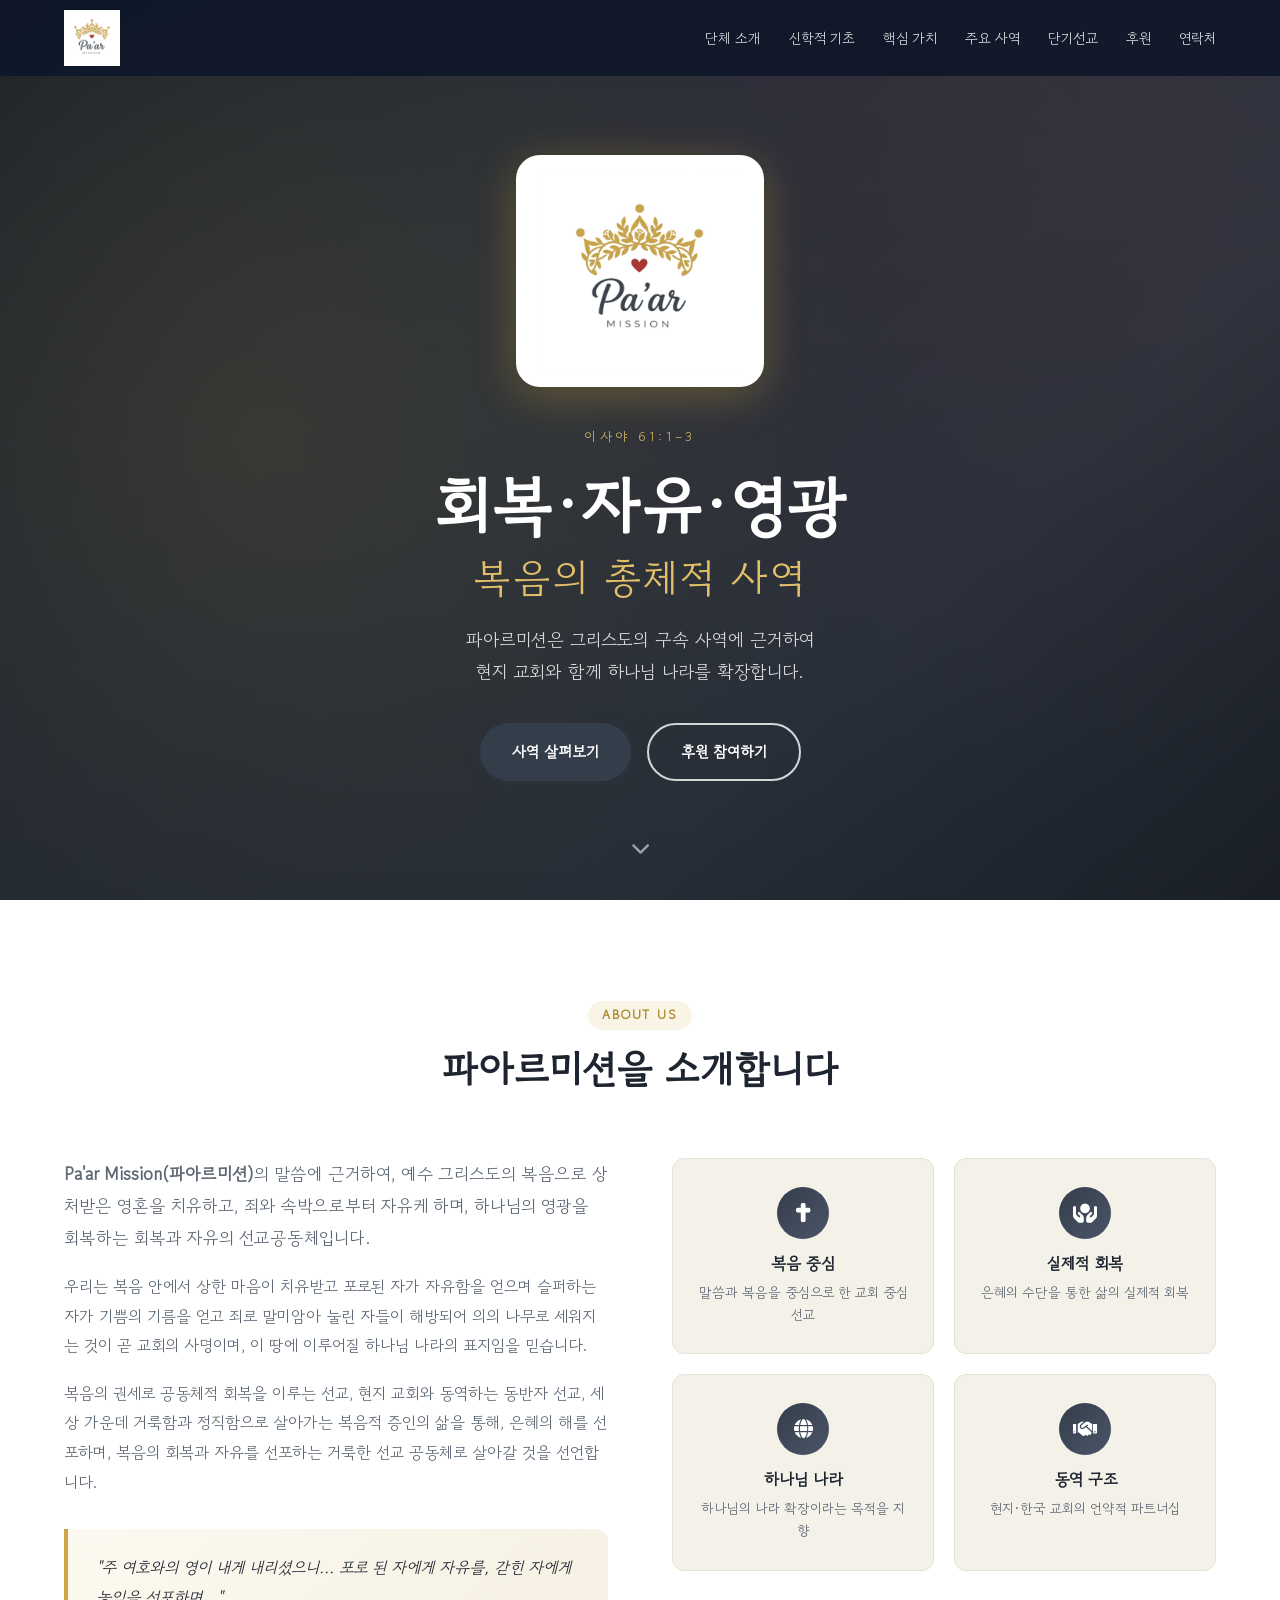
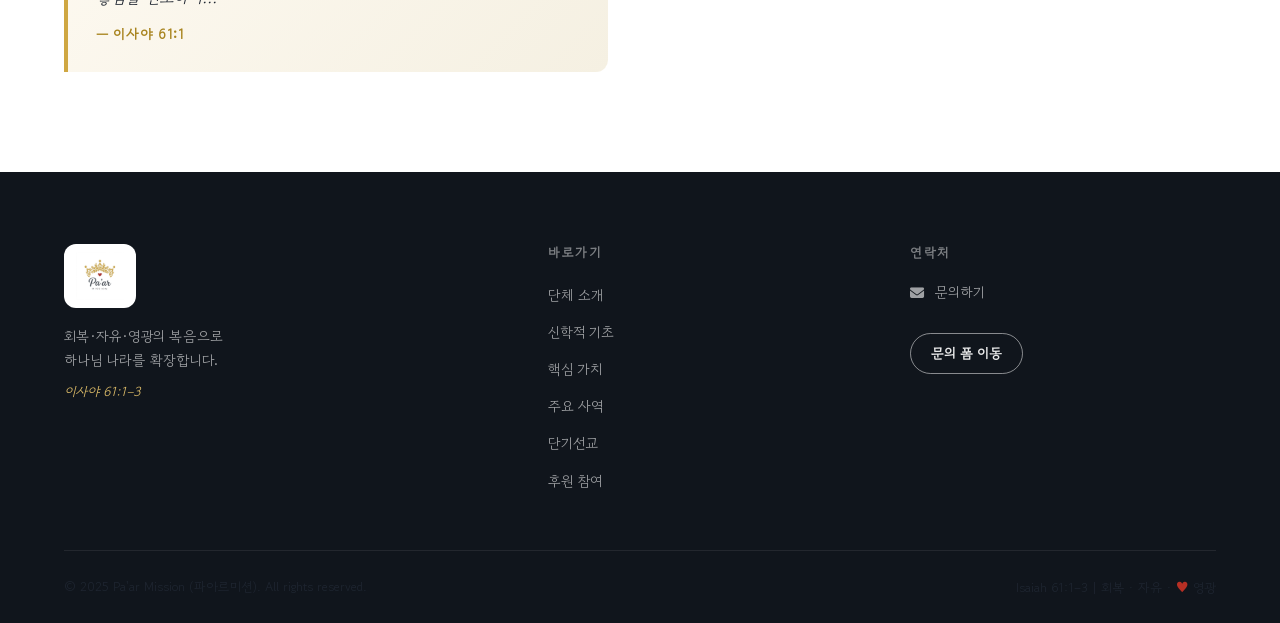
==== index.html @ 38ef7734 "Add files via upload" ====
<!DOCTYPE html>
<html lang="ko">
<head>
  <meta charset="UTF-8" />
  <meta name="viewport" content="width=device-width, initial-scale=1.0" />
  <title>Pa'ar Mission | 파아르미션</title>
  <meta name="description" content="파아르미션은 이사야 61:1-3에 근거하여 회복·자유·영광의 복음을 땅 끝까지 전하는 선교 단체입니다." />
  <meta name="naver-site-verification" content="e5d4962c1d15bbba4c31b5d806d3264cde7ea6f9" />
  <link rel="canonical" href="https://paarmission.org/" />
  <!-- Open Graph -->
  <meta property="og:type" content="website" />
  <meta property="og:url" content="https://paarmission.org/" />
  <meta property="og:title" content="Pa'ar Mission | 파아르미션" />
  <meta property="og:description" content="파아르미션은 이사야 61:1-3에 근거하여 회복·자유·영광의 복음을 땅 끝까지 전하는 선교 단체입니다." />
  <meta property="og:locale" content="ko_KR" />
  <!-- Twitter Card -->
  <meta name="twitter:card" content="summary" />
  <meta name="twitter:title" content="Pa'ar Mission | 파아르미션" />
  <meta name="twitter:description" content="파아르미션은 이사야 61:1-3에 근거하여 회복·자유·영광의 복음을 땅 끝까지 전하는 선교 단체입니다." />
  <!-- JSON-LD 구조화 데이터 -->
  <script type="application/ld+json">
  {
    "@context": "https://schema.org",
    "@type": "Organization",
    "name": "Pa'ar Mission",
    "alternateName": "파아르미션",
    "url": "https://paarmission.org",
    "description": "파아르미션은 이사야 61:1-3에 근거하여 회복·자유·영광의 복음을 땅 끝까지 전하는 선교 단체입니다.",
    "sameAs": ["https://paarmission.org"],
    "inLanguage": "ko"
  }
  </script>
  <link href="https://fonts.googleapis.com/css2?family=Gowun+Dodum&family=Playfair+Display:wght@400;500;600;700&display=swap" rel="stylesheet" />
  <link href="https://fonts.googleapis.com/css2?family=Dancing+Script:wght@700&display=swap" rel="stylesheet" />
  <link rel="stylesheet" href="https://cdn.jsdelivr.net/npm/@fortawesome/fontawesome-free@6.4.0/css/all.min.css" />
  <link rel="stylesheet" href="https://cdn.jsdelivr.net/npm/aos@2.3.4/dist/aos.css" />
  <link rel="stylesheet" href="css/style.css" />
</head>
<body>

  <!-- ============ NAVIGATION ============ -->
  <header id="navbar" class="navbar">
    <div class="container nav-inner">
      <a href="index.html" aria-label="Pa'ar Mission 홈으로">
        <img src="images/logo.png" alt="Pa'ar Mission 로고" class="logo-img" />
      </a>
      <button class="hamburger" id="hamburger" aria-label="메뉴 열기">
        <span></span><span></span><span></span>
      </button>
      <nav class="nav-menu" id="navMenu">
        <ul>
          <li><a href="index.html" class="active">단체 소개</a></li>
          <li><a href="foundation.html">신학적 기초</a></li>
          <li><a href="values.html">핵심 가치</a></li>
          <li><a href="projects.html">주요 사역</a></li>
          <li><a href="mission.html">단기선교</a></li>
          <li><a href="support.html">후원</a></li>
          <li><a href="contact.html">연락처</a></li>
        </ul>
      </nav>
    </div>
  </header>

  <!-- ============ HERO ============ -->
  <section id="hero" class="hero">
    <div class="hero-bg"></div>
    <div class="hero-overlay"></div>
    <div class="container hero-content" data-aos="fade-up" data-aos-duration="1200">
      <div class="hero-logo-wrap">
        <img src="images/logo.png" alt="Pa'ar Mission 로고" class="hero-logo" />
      </div>
      <p class="hero-verse">이사야 61:1–3</p>
      <h1 class="hero-title">
        회복·자유·영광<br />
        <span>복음의 총체적 사역</span>
      </h1>
      <p class="hero-subtitle">
        파아르미션은 그리스도의 구속 사역에 근거하여<br class="br-md" />
        현지 교회와 함께 하나님 나라를 확장합니다.
      </p>
      <div class="hero-cta">
        <a href="projects.html" class="btn btn-primary">사역 살펴보기</a>
        <a href="support.html" class="btn btn-outline">후원 참여하기</a>
      </div>
    </div>
    <a href="#about" class="hero-scroll-hint">
      <i class="fa-solid fa-chevron-down"></i>
    </a>
  </section>

  <!-- ============ ABOUT ============ -->
  <section id="about" class="section about">
    <div class="container">
      <div class="section-header" data-aos="fade-up">
        <span class="section-tag">About Us</span>
        <h2 class="section-title">파아르미션을 소개합니다</h2>
      </div>
      <div class="about-grid">
        <div class="about-text" data-aos="fade-right">
          <p class="about-lead">
            <strong>Pa'ar Mission(파아르미션)</strong>의 말씀에 근거하여, 예수 그리스도의 복음으로 상처받은 영혼을 치유하고, 죄와 속박으로부터 자유케 하며, 하나님의 영광을 회복하는 회복과 자유의 선교공동체입니다.
          </p>
          <p>
            우리는 복음 안에서
            상한 마음이 치유받고
            포로된 자가 자유함을 얻으며
            슬퍼하는 자가 기쁨의 기름을 얻고
            죄로 말미암아 눌린 자들이 해방되어
            의의 나무로 세워지는 것이
            곧 교회의 사명이며,
            이 땅에 이루어질 하나님 나라의 표지임을 믿습니다.
          </p>
          <p>
            복음의 권세로 공동체적 회복을 이루는 선교, 현지 교회와 동역하는 동반자 선교, 세상 가운데 거룩함과 정직함으로 살아가는 복음적 증인의 삶을 통해, 은혜의 해를 선포하며, 복음의 회복과 자유를 선포하는 거룩한 선교 공동체로 살아갈 것을 선언합니다.
          </p>
          <div class="about-verse">
            <blockquote>
              "주 여호와의 영이 내게 내리셨으니... 포로 된 자에게 자유를,
              갇힌 자에게 놓임을 선포하며..."
              <cite>— 이사야 61:1</cite>
            </blockquote>
          </div>
        </div>
        <div class="about-cards" data-aos="fade-left">
          <div class="about-card">
            <div class="about-card-icon"><i class="fa-solid fa-cross"></i></div>
            <h3>복음 중심</h3>
            <p>말씀과 복음을 중심으로 한 교회 중심 선교</p>
          </div>
          <div class="about-card">
            <div class="about-card-icon"><i class="fa-solid fa-hands-holding-circle"></i></div>
            <h3>실제적 회복</h3>
            <p>은혜의 수단을 통한 삶의 실제적 회복</p>
          </div>
          <div class="about-card">
            <div class="about-card-icon"><i class="fa-solid fa-globe"></i></div>
            <h3>하나님 나라</h3>
            <p>하나님의 나라 확장이라는 목적을 지향</p>
          </div>
          <div class="about-card">
            <div class="about-card-icon"><i class="fa-solid fa-handshake"></i></div>
            <h3>동역 구조</h3>
            <p>현지·한국 교회의 언약적 파트너십</p>
          </div>
        </div>
      </div>

    </div>
  </section>

  <!-- ============ FOOTER ============ -->
  <footer class="footer">
    <div class="container">
      <div class="footer-inner">
        <div class="footer-brand">
          <a href="index.html" aria-label="Pa'ar Mission 홈으로">
            <img src="images/logo.png" alt="Pa'ar Mission 로고" class="footer-logo-img" />
          </a>
          <p>회복·자유·영광의 복음으로<br />하나님 나라를 확장합니다.</p>
          <p class="footer-verse">이사야 61:1–3</p>
        </div>
        <div class="footer-links">
          <h4>바로가기</h4>
          <ul>
            <li><a href="index.html">단체 소개</a></li>
            <li><a href="foundation.html">신학적 기초</a></li>
            <li><a href="values.html">핵심 가치</a></li>
            <li><a href="projects.html">주요 사역</a></li>
            <li><a href="mission.html">단기선교</a></li>
            <li><a href="support.html">후원 참여</a></li>
          </ul>
        </div>
        <div class="footer-contact">
          <h4>연락처</h4>
          <p><i class="fa-solid fa-envelope"></i> 문의하기</p>
          <a href="contact.html" class="btn btn-outline-light-sm">문의 폼 이동</a>
        </div>
      </div>
      <div class="footer-bottom">
        <p>© 2025 Pa'ar Mission (파아르미션). All rights reserved.</p>
        <p>Isaiah 61:1–3 | 회복 · 자유 · <span class="footer-heart">♥</span> 영광</p>
      </div>
    </div>
  </footer>

  <button class="scroll-top" id="scrollTop" aria-label="맨 위로">
    <i class="fa-solid fa-chevron-up"></i>
  </button>

  <script src="https://cdn.jsdelivr.net/npm/aos@2.3.4/dist/aos.js"></script>
  <script src="js/main.js"></script>
</body>
</html>
---- css/style.css ----
/* ============================================================
   Pa'ar Mission — Main Stylesheet  (로고 컬러 기반 리뉴얼)
   Crown Gold #CFA742 | Charcoal #343D4A | Red Heart #B62F24
   ============================================================ */

/* ---------- CSS Variables ---------- */
:root {
  /* 로고 기반 컬러 팔레트 */
  --color-primary: #343D4A;        /* charcoal – Pa'ar 스크립트 색 */
  --color-primary-light: #4A5568;
  --color-primary-dark: #1E2530;
  --color-accent: #CFA742;         /* crown gold */
  --color-accent-light: #E2C06A;
  --color-accent-dark: #A8841F;
  --color-heart: #B62F24;          /* 하트 레드 */
  --color-heart-light: #D94438;
  --color-mission: #5E6875;        /* MISSION 텍스트 회색 */

  --color-bg: #FAFAF8;
  --color-bg-alt: #F3F1E8;
  --color-text: #1E2530;
  --color-text-muted: #5E6875;
  --color-white: #FFFFFF;
  --color-border: #E4E1D6;

  --font-serif: 'Gowun Dodum', 'Playfair Display', Georgia, serif;
  --font-sans: 'Gowun Dodum', sans-serif;

  --shadow-sm: 0 1px 3px rgba(0,0,0,.08), 0 1px 2px rgba(0,0,0,.06);
  --shadow-md: 0 4px 16px rgba(0,0,0,.10);
  --shadow-lg: 0 8px 32px rgba(0,0,0,.14);
  --shadow-gold: 0 4px 20px rgba(207,167,66,.3);

  --radius-sm: 6px;
  --radius-md: 12px;
  --radius-lg: 20px;
  --radius-xl: 32px;

  --transition: .3s ease;
  --nav-height: 76px;
}

/* ---------- Reset & Base ---------- */
*, *::before, *::after { box-sizing: border-box; margin: 0; padding: 0; }
html { scroll-behavior: smooth; font-size: 16px; }
body {
  font-family: var(--font-sans);
  color: var(--color-text);
  background: var(--color-bg);
  line-height: 1.7;
  overflow-x: hidden;
}
img { max-width: 100%; height: auto; display: block; }
a { color: inherit; text-decoration: none; }
ul { list-style: none; }
button { cursor: pointer; border: none; background: none; font-family: inherit; }

/* ---------- Typography ---------- */
h1, h2, h3, h4 { font-family: var(--font-serif); line-height: 1.3; }
h1 { font-size: clamp(2rem, 5vw, 3.5rem); }
h2 { font-size: clamp(1.6rem, 3.5vw, 2.4rem); }
h3 { font-size: clamp(1.15rem, 2.5vw, 1.5rem); }
p  { color: var(--color-text); }

/* ---------- Layout ---------- */
.container {
  max-width: 1200px;
  margin: 0 auto;
  padding: 0 24px;
}
.section { padding: 100px 0; }
.section-header {
  text-align: center;
  margin-bottom: 64px;
}
.section-tag {
  display: inline-block;
  font-size: .78rem;
  font-weight: 700;
  letter-spacing: .15em;
  text-transform: uppercase;
  color: var(--color-accent-dark);
  background: rgba(207,167,66,.13);
  padding: 4px 14px;
  border-radius: 100px;
  margin-bottom: 14px;
}
.section-title { color: var(--color-primary-dark); margin-bottom: 16px; }
.section-desc  { color: var(--color-text-muted); font-size: 1.05rem; max-width: 560px; margin: 0 auto; }

/* ---------- Buttons ---------- */
.btn {
  display: inline-flex;
  align-items: center;
  gap: 8px;
  padding: 14px 32px;
  border-radius: 100px;
  font-size: .95rem;
  font-weight: 600;
  transition: all var(--transition);
  white-space: nowrap;
}
.btn-primary {
  background: var(--color-primary);
  color: #fff;
  box-shadow: 0 4px 14px rgba(52,61,74,.3);
}
.btn-primary:hover {
  background: var(--color-primary-light);
  transform: translateY(-2px);
  box-shadow: 0 6px 20px rgba(52,61,74,.4);
}
.btn-accent {
  background: var(--color-accent);
  color: #fff;
  box-shadow: var(--shadow-gold);
}
.btn-accent:hover {
  background: var(--color-accent-dark);
  transform: translateY(-2px);
  box-shadow: 0 6px 24px rgba(207,167,66,.5);
}
.btn-outline {
  border: 2px solid rgba(255,255,255,.8);
  color: #fff;
}
.btn-outline:hover {
  background: rgba(255,255,255,.15);
  transform: translateY(-2px);
}
.btn-outline-dark {
  border: 2px solid var(--color-primary);
  color: var(--color-primary);
  padding: 12px 28px;
  border-radius: 100px;
  font-weight: 600;
  transition: all var(--transition);
  display: inline-flex;
  align-items: center;
}
.btn-outline-dark:hover {
  background: var(--color-primary);
  color: #fff;
  transform: translateY(-2px);
}
.btn-primary-sm {
  display: inline-flex;
  align-items: center;
  padding: 10px 22px;
  border-radius: 100px;
  background: var(--color-primary);
  color: #fff;
  font-size: .88rem;
  font-weight: 600;
  transition: all var(--transition);
}
.btn-primary-sm:hover { background: var(--color-primary-light); transform: translateY(-2px); }
.btn-white-sm {
  display: inline-flex;
  align-items: center;
  padding: 10px 22px;
  border-radius: 100px;
  background: #fff;
  color: var(--color-primary);
  font-size: .88rem;
  font-weight: 700;
  transition: all var(--transition);
}
.btn-white-sm:hover { background: var(--color-accent); color: #fff; transform: translateY(-2px); }
.btn-outline-light-sm {
  display: inline-flex;
  align-items: center;
  padding: 8px 20px;
  border-radius: 100px;
  border: 1.5px solid rgba(255,255,255,.5);
  color: rgba(255,255,255,.9);
  font-size: .85rem;
  font-weight: 600;
  transition: all var(--transition);
  margin-top: 12px;
}
.btn-outline-light-sm:hover { background: rgba(255,255,255,.15); }
.btn-full { width: 100%; justify-content: center; }

/* ============================================================
   NAVBAR
   ============================================================ */
.navbar {
  position: fixed;
  top: 0; left: 0; right: 0;
  height: var(--nav-height);
  z-index: 1000;
  background: rgba(15, 23, 42, 0.92);
  backdrop-filter: blur(12px);
  transition: background var(--transition), box-shadow var(--transition);
}
.navbar.scrolled {
  background: rgba(15, 23, 42, 0.97);
  backdrop-filter: blur(12px);
  box-shadow: 0 1px 0 rgba(255,255,255,.08), var(--shadow-sm);
}
.nav-inner {
  display: flex;
  align-items: center;
  justify-content: space-between;
  height: var(--nav-height);
}

/* ── 로고 이미지 ── */
.logo-img {
  height: 56px;
  width: auto;
  object-fit: contain;
  transition: opacity var(--transition);
  display: block;
}
.logo-img:hover { opacity: .82; }

/* fallback text logo */
.logo {
  display: flex;
  align-items: baseline;
  gap: 4px;
  font-family: var(--font-serif);
}
.logo-en {
  font-size: 1.55rem;
  font-weight: 700;
  color: var(--color-accent);
}
.logo-kr {
  font-size: 1rem;
  font-weight: 500;
  color: var(--color-mission);
}

.nav-menu ul {
  display: flex;
  gap: 28px;
  align-items: center;
}
.nav-menu a {
  font-size: .88rem;
  font-weight: 500;
  color: rgba(255,255,255,.85);
  transition: color var(--transition);
  position: relative;
  white-space: nowrap;
}
.navbar:not(.scrolled) .nav-menu a { color: rgba(255,255,255,.85); }
.nav-menu a::after {
  content: '';
  position: absolute;
  bottom: -3px; left: 0; right: 0;
  height: 2px;
  background: var(--color-accent);
  transform: scaleX(0);
  transition: transform var(--transition);
  border-radius: 2px;
}
.nav-menu a:hover::after, .nav-menu a.active::after { transform: scaleX(1); }
.nav-menu a:hover { color: var(--color-accent-light); }
.navbar:not(.scrolled) .nav-menu a:hover { color: var(--color-accent-light); }

.hamburger {
  display: none;
  flex-direction: column;
  gap: 5px;
  padding: 8px;
}
.hamburger span {
  display: block;
  width: 24px; height: 2px;
  background: #fff;
  border-radius: 2px;
  transition: all var(--transition);
}
.navbar:not(.scrolled) .hamburger span { background: #fff; }

/* ============================================================
   HERO
   ============================================================ */
.hero {
  position: relative;
  min-height: 100vh;
  display: flex;
  align-items: center;
  justify-content: center;
  overflow: hidden;
}
.hero-bg {
  position: absolute; inset: 0;
  background: linear-gradient(135deg, #1A1F27 0%, #2C3440 40%, #343D4A 70%, #1A1F27 100%);
}
.hero-bg::after {
  content: '';
  position: absolute; inset: 0;
  background-image:
    radial-gradient(circle at 20% 50%, rgba(207,167,66,.2) 0%, transparent 55%),
    radial-gradient(circle at 80% 20%, rgba(182,47,36,.1) 0%, transparent 50%);
}
.hero-overlay {
  position: absolute; inset: 0;
  background: linear-gradient(to bottom, rgba(26,31,39,.2) 0%, rgba(26,31,39,.55) 100%);
}
.hero-content {
  position: relative;
  z-index: 2;
  text-align: center;
  color: #fff;
  padding: calc(var(--nav-height) + 40px) 24px 80px;
}
.hero-logo-wrap {
  margin-bottom: 32px;
  background: #fff;
  border-radius: 24px;
  display: inline-block;
  padding: 16px 24px;
  box-shadow: 0 8px 40px rgba(207,167,66,.35), 0 2px 12px rgba(0,0,0,.18);
}
.hero-logo {
  height: 200px;
  width: auto;
  margin: 0 auto;
  display: block;
  object-fit: contain;
  animation: heroLogoFloat 4s ease-in-out infinite;
}
@keyframes heroLogoFloat {
  0%, 100% { transform: translateY(0); }
  50%       { transform: translateY(-8px); }
}
.hero-verse {
  font-size: .83rem;
  letter-spacing: .25em;
  text-transform: uppercase;
  color: var(--color-accent-light);
  margin-bottom: 18px;
  opacity: .9;
}
.hero-title {
  font-family: var(--font-serif);
  font-size: clamp(2.2rem, 5.5vw, 4rem);
  font-weight: 700;
  color: #fff;
  line-height: 1.2;
  margin-bottom: 10px;
}
.hero-title span {
  color: var(--color-accent-light);
  font-size: .62em;
  display: block;
  font-weight: 400;
  letter-spacing: .05em;
  margin-top: 10px;
}
.hero-subtitle {
  font-size: clamp(.9rem, 2vw, 1.12rem);
  color: rgba(255,255,255,.82);
  margin: 22px auto;
  max-width: 520px;
  line-height: 1.8;
}
.hero-cta {
  display: flex;
  gap: 16px;
  justify-content: center;
  flex-wrap: wrap;
  margin-top: 36px;
}
.hero-scroll-hint {
  position: absolute;
  bottom: 36px; left: 50%;
  transform: translateX(-50%);
  color: rgba(255,255,255,.55);
  font-size: 1.2rem;
  animation: bounce 2s infinite;
  z-index: 2;
}
@keyframes bounce {
  0%, 100% { transform: translateX(-50%) translateY(0); }
  50%       { transform: translateX(-50%) translateY(8px); }
}

/* ============================================================
   ABOUT
   ============================================================ */
.about { background: var(--color-white); }
.about-grid {
  display: grid;
  grid-template-columns: 1fr 1fr;
  gap: 64px;
  align-items: start;
}
.about-lead {
  font-size: 1.08rem;
  font-family: var(--font-serif);
  line-height: 1.85;
  color: var(--color-primary-dark);
  margin-bottom: 20px;
}
.about-text p { color: var(--color-text-muted); margin-bottom: 18px; line-height: 1.85; }
.about-verse {
  margin-top: 32px;
  padding: 24px 28px;
  border-left: 4px solid var(--color-accent);
  background: linear-gradient(135deg, #fdf9f0, #f5f0e2);
  border-radius: 0 var(--radius-md) var(--radius-md) 0;
}
.about-verse blockquote {
  font-family: var(--font-serif);
  font-size: 1rem;
  color: var(--color-primary-dark);
  line-height: 1.85;
  font-style: italic;
}
.about-verse cite {
  display: block;
  margin-top: 10px;
  font-size: .85rem;
  font-weight: 700;
  color: var(--color-accent-dark);
  font-style: normal;
  letter-spacing: .05em;
}
.about-cards {
  display: grid;
  grid-template-columns: 1fr 1fr;
  gap: 20px;
}
.about-card {
  background: var(--color-bg-alt);
  border-radius: var(--radius-md);
  padding: 28px 22px;
  text-align: center;
  border: 1px solid var(--color-border);
  transition: all var(--transition);
}
.about-card:hover {
  border-color: var(--color-accent);
  transform: translateY(-4px);
  box-shadow: var(--shadow-gold);
}
.about-card-icon {
  width: 52px; height: 52px;
  margin: 0 auto 14px;
  background: linear-gradient(135deg, var(--color-primary), var(--color-primary-light));
  border-radius: 50%;
  display: flex; align-items: center; justify-content: center;
  color: #fff;
  font-size: 1.2rem;
}
.about-card:hover .about-card-icon {
  background: linear-gradient(135deg, var(--color-accent-dark), var(--color-accent));
}
.about-card h3 { font-size: 1rem; font-weight: 700; color: var(--color-primary-dark); margin-bottom: 8px; }
.about-card p  { font-size: .85rem; color: var(--color-text-muted); line-height: 1.6; }

/* ============================================================
   FOUNDATION
   ============================================================ */
.foundation {
  background: linear-gradient(135deg, #1A1F27 0%, #2C3440 60%, #343D4A 100%);
  color: #fff;
  position: relative;
  overflow: hidden;
}
.foundation::before {
  content: '';
  position: absolute; inset: 0;
  background-image:
    radial-gradient(circle at 10% 80%, rgba(207,167,66,.18) 0%, transparent 50%),
    radial-gradient(circle at 90% 20%, rgba(182,47,36,.12) 0%, transparent 50%);
}
.foundation .container { position: relative; z-index: 1; }
.foundation .section-tag  { color: var(--color-accent-light); background: rgba(207,167,66,.18); }
.foundation .section-title { color: #fff; }
.foundation .section-desc  { color: rgba(255,255,255,.72); }

.foundation-pillars {
  display: grid;
  grid-template-columns: repeat(3, 1fr);
  gap: 32px;
  margin-bottom: 72px;
}
.pillar {
  background: rgba(255,255,255,.07);
  border: 1px solid rgba(255,255,255,.13);
  border-radius: var(--radius-lg);
  padding: 40px 28px;
  text-align: center;
  transition: all var(--transition);
  backdrop-filter: blur(4px);
}
.pillar:hover {
  background: rgba(207,167,66,.12);
  transform: translateY(-6px);
  border-color: var(--color-accent);
}
.pillar-number { font-size: .75rem; letter-spacing: .2em; color: var(--color-accent-light); margin-bottom: 16px; font-weight: 700; }
.pillar-icon   { font-size: 2rem; color: var(--color-accent-light); margin-bottom: 18px; }
.pillar h3     { font-size: 1.2rem; color: #fff; margin-bottom: 12px; }
.pillar p      { color: rgba(255,255,255,.72); font-size: .9rem; line-height: 1.7; }

.foundation-principles {
  background: rgba(255,255,255,.07);
  border: 1px solid rgba(255,255,255,.13);
  border-radius: var(--radius-lg);
  padding: 48px;
  backdrop-filter: blur(4px);
}
.foundation-principles h3 {
  font-size: 1.32rem; color: #fff;
  margin-bottom: 32px;
  padding-bottom: 16px;
  border-bottom: 1px solid rgba(255,255,255,.18);
}
.principles-list { display: flex; flex-direction: column; gap: 28px; }
.principle-item  { display: flex; gap: 20px; align-items: flex-start; }
.principle-num {
  flex-shrink: 0;
  width: 36px; height: 36px;
  background: var(--color-accent);
  border-radius: 50%;
  display: flex; align-items: center; justify-content: center;
  font-weight: 700; font-size: .9rem; color: #fff;
}
.principle-item strong { display: block; color: #fff; font-size: 1rem; margin-bottom: 6px; }
.principle-item p      { color: rgba(255,255,255,.68); font-size: .88rem; line-height: 1.65; }

/* ============================================================
   PROJECTS
   ============================================================ */
.projects { background: var(--color-bg-alt); }

.project-tabs {
  display: flex;
  gap: 8px;
  flex-wrap: wrap;
  justify-content: center;
  margin-bottom: 48px;
}
.tab-btn {
  padding: 10px 22px;
  border-radius: 100px;
  font-size: .88rem;
  font-weight: 600;
  color: var(--color-text-muted);
  background: var(--color-white);
  border: 1.5px solid var(--color-border);
  transition: all var(--transition);
}
.tab-btn:hover { border-color: var(--color-accent); color: var(--color-accent-dark); }
.tab-btn.active {
  background: var(--color-primary);
  color: #fff;
  border-color: var(--color-primary);
  box-shadow: 0 4px 14px rgba(52,61,74,.28);
}

.tab-contents { position: relative; }
.tab-content { display: none; animation: fadeInTab .4s ease; }
.tab-content.active { display: block; }
@keyframes fadeInTab {
  from { opacity: 0; transform: translateY(12px); }
  to   { opacity: 1; transform: translateY(0); }
}

.project-detail {
  display: grid;
  grid-template-columns: 1fr 360px;
  gap: 48px;
  align-items: center;
  background: var(--color-white);
  border-radius: var(--radius-xl);
  padding: 56px;
  box-shadow: var(--shadow-md);
  border: 1px solid var(--color-border);
}
.project-tag {
  display: inline-block;
  font-size: .75rem; font-weight: 700;
  letter-spacing: .12em; text-transform: uppercase;
  color: var(--color-accent-dark);
  background: rgba(207,167,66,.12);
  padding: 3px 12px;
  border-radius: 100px;
  margin-bottom: 12px;
}
.project-info h3     { font-size: clamp(1.3rem, 2.5vw, 1.7rem); color: var(--color-primary-dark); margin-bottom: 8px; }
.project-subtitle    { color: var(--color-text-muted); font-size: .95rem; margin-bottom: 32px; }
.project-section     { margin-bottom: 24px; }
.project-section h4  {
  font-size: .88rem; font-weight: 700; color: var(--color-primary);
  margin-bottom: 10px;
  display: flex; align-items: center; gap: 8px;
  font-family: var(--font-sans);
}
.project-section p   { color: var(--color-text-muted); font-size: .9rem; line-height: 1.7; }
.project-section ul  { display: flex; flex-direction: column; gap: 6px; }
.project-section ul li {
  color: var(--color-text-muted); font-size: .88rem;
  padding-left: 16px; position: relative;
}
.project-section ul li::before { content: '•'; position: absolute; left: 0; color: var(--color-accent); font-weight: 700; }

.project-visual { display: flex; flex-direction: column; align-items: center; gap: 28px; }
.project-icon-big {
  width: 160px; height: 160px;
  background: linear-gradient(135deg, var(--color-primary-dark), var(--color-primary-light));
  border-radius: 50%;
  display: flex; align-items: center; justify-content: center;
  font-size: 4rem; color: #fff;
  box-shadow: 0 12px 32px rgba(52,61,74,.3);
}
.project-keywords { display: flex; flex-wrap: wrap; gap: 8px; justify-content: center; }
.keyword {
  padding: 6px 14px;
  background: var(--color-bg-alt);
  border: 1px solid var(--color-border);
  border-radius: 100px;
  font-size: .8rem; font-weight: 500;
  color: var(--color-primary);
}

/* ============================================================
   VALUES
   ============================================================ */
.values { background: var(--color-white); }
.values-grid {
  display: grid;
  grid-template-columns: repeat(3, 1fr);
  gap: 28px;
}
.value-card {
  background: var(--color-bg-alt);
  border: 1px solid var(--color-border);
  border-radius: var(--radius-lg);
  padding: 36px 28px;
  text-align: center;
  transition: all var(--transition);
}
.value-card:hover {
  border-color: var(--color-accent);
  transform: translateY(-6px);
  box-shadow: var(--shadow-gold);
}
.value-icon {
  width: 64px; height: 64px;
  margin: 0 auto 20px;
  background: linear-gradient(135deg, var(--color-primary), var(--color-primary-light));
  border-radius: var(--radius-md);
  display: flex; align-items: center; justify-content: center;
  font-size: 1.5rem; color: #fff;
  transition: all var(--transition);
}
.value-card:hover .value-icon {
  background: linear-gradient(135deg, var(--color-accent-dark), var(--color-accent));
}
.value-card h3 { font-size: 1.05rem; color: var(--color-primary-dark); margin-bottom: 12px; }
.value-card p  { font-size: .87rem; color: var(--color-text-muted); line-height: 1.7; }

/* ============================================================
   SHORT-TERM MISSION
   ============================================================ */
.short-mission {
  background: var(--color-bg);
  position: relative;
  overflow: hidden;
}
.short-mission::before {
  content: '';
  position: absolute;
  top: -80px; right: -80px;
  width: 400px; height: 400px;
  background: radial-gradient(circle, rgba(207,167,66,.08) 0%, transparent 70%);
  pointer-events: none;
}
.short-mission::after {
  content: '';
  position: absolute;
  bottom: -60px; left: -60px;
  width: 300px; height: 300px;
  background: radial-gradient(circle, rgba(182,47,36,.07) 0%, transparent 70%);
  pointer-events: none;
}

/* Banner */
.sm-banner {
  display: flex;
  align-items: center;
  justify-content: space-between;
  gap: 24px;
  background: linear-gradient(135deg, var(--color-primary-dark) 0%, var(--color-primary) 100%);
  border-radius: var(--radius-xl);
  padding: 36px 48px;
  margin-bottom: 56px;
  box-shadow: 0 8px 32px rgba(52,61,74,.25);
  flex-wrap: wrap;
}
.sm-banner-content {
  display: flex;
  align-items: center;
  gap: 24px;
  flex: 1;
}
.sm-banner-icon {
  width: 64px; height: 64px;
  background: rgba(207,167,66,.2);
  border-radius: var(--radius-md);
  display: flex; align-items: center; justify-content: center;
  font-size: 1.8rem;
  color: var(--color-accent-light);
  flex-shrink: 0;
}
.sm-banner-content h3 { font-size: 1.3rem; color: #fff; margin-bottom: 6px; }
.sm-banner-content p  { color: rgba(255,255,255,.75); font-size: .9rem; line-height: 1.65; }

/* Why & What */
.sm-whywhat {
  display: grid;
  grid-template-columns: 1fr 1fr;
  gap: 32px;
  margin-bottom: 56px;
}
.sm-why, .sm-what {
  background: var(--color-white);
  border: 1px solid var(--color-border);
  border-radius: var(--radius-lg);
  padding: 40px 36px;
}
.sm-why h3, .sm-what h3 {
  font-size: 1.15rem;
  color: var(--color-primary-dark);
  margin-bottom: 24px;
  display: flex; align-items: center; gap: 10px;
}
.sm-why h3 i { color: var(--color-accent); }
.sm-what h3 i { color: var(--color-heart); }

.sm-list { display: flex; flex-direction: column; gap: 14px; }
.sm-list li {
  display: flex;
  align-items: flex-start;
  gap: 12px;
  font-size: .9rem;
  color: var(--color-text-muted);
  line-height: 1.6;
}
.sm-list li i { color: var(--color-accent); margin-top: 2px; flex-shrink: 0; }

.sm-activity-grid {
  display: grid;
  grid-template-columns: repeat(3, 1fr);
  gap: 14px;
}
.sm-activity {
  display: flex;
  flex-direction: column;
  align-items: center;
  gap: 10px;
  background: var(--color-bg-alt);
  border-radius: var(--radius-md);
  padding: 18px 12px;
  border: 1px solid var(--color-border);
  transition: all var(--transition);
}
.sm-activity:hover {
  border-color: var(--color-accent);
  background: rgba(207,167,66,.08);
  transform: translateY(-3px);
}
.sm-activity-icon {
  width: 44px; height: 44px;
  background: linear-gradient(135deg, var(--color-primary), var(--color-primary-light));
  border-radius: 50%;
  display: flex; align-items: center; justify-content: center;
  font-size: 1rem; color: #fff;
  transition: background var(--transition);
}
.sm-activity:hover .sm-activity-icon {
  background: linear-gradient(135deg, var(--color-accent-dark), var(--color-accent));
}
.sm-activity span { font-size: .82rem; font-weight: 600; color: var(--color-primary-dark); text-align: center; }

/* Section title */
.sm-section-title {
  font-size: 1.2rem;
  color: var(--color-primary-dark);
  margin-bottom: 32px;
  display: flex;
  align-items: center;
  gap: 10px;
}
.sm-section-title i { color: var(--color-accent); }

/* Timeline */
.sm-schedule {
  background: var(--color-white);
  border: 1px solid var(--color-border);
  border-radius: var(--radius-lg);
  padding: 48px;
  margin-bottom: 56px;
}
.sm-timeline { position: relative; padding-left: 24px; }
.sm-timeline::before {
  content: '';
  position: absolute;
  left: 10px; top: 0; bottom: 0;
  width: 2px;
  background: linear-gradient(to bottom, var(--color-accent), var(--color-heart));
}
.sm-timeline-item {
  position: relative;
  padding-left: 40px;
  padding-bottom: 36px;
}
.sm-timeline-item:last-child { padding-bottom: 0; }
.sm-timeline-dot {
  position: absolute;
  left: -16px; top: 4px;
  width: 14px; height: 14px;
  border-radius: 50%;
  background: var(--color-border);
  border: 2px solid var(--color-white);
  box-shadow: 0 0 0 2px var(--color-border);
  transition: all var(--transition);
}
.sm-timeline-dot.active {
  background: var(--color-accent);
  border-color: var(--color-white);
  box-shadow: 0 0 0 3px var(--color-accent-light), 0 0 12px rgba(207,167,66,.4);
  width: 18px; height: 18px;
  left: -18px; top: 2px;
}
.sm-timeline-item:hover .sm-timeline-dot { background: var(--color-accent); box-shadow: 0 0 0 3px rgba(207,167,66,.3); }
.sm-day {
  display: inline-block;
  font-size: .75rem;
  font-weight: 700;
  letter-spacing: .1em;
  color: var(--color-accent-dark);
  background: rgba(207,167,66,.12);
  padding: 3px 10px;
  border-radius: 100px;
  margin-bottom: 8px;
  text-transform: uppercase;
}
.sm-timeline-content h4 { font-size: 1rem; color: var(--color-primary-dark); margin-bottom: 6px; }
.sm-timeline-content p  { font-size: .88rem; color: var(--color-text-muted); line-height: 1.65; }
.sm-timeline-content.highlight {
  background: linear-gradient(135deg, rgba(207,167,66,.06), rgba(207,167,66,.12));
  border: 1px solid rgba(207,167,66,.25);
  border-radius: var(--radius-md);
  padding: 20px 24px;
  margin-left: -8px;
}
.sm-timeline-content.highlight h4 { color: var(--color-accent-dark); }

/* Principles */
.sm-principles {
  background: var(--color-white);
  border: 1px solid var(--color-border);
  border-radius: var(--radius-lg);
  padding: 48px;
  margin-bottom: 56px;
}
.sm-principles-grid {
  display: grid;
  grid-template-columns: repeat(4, 1fr);
  gap: 24px;
}
.sm-principle-card {
  background: var(--color-bg-alt);
  border: 1px solid var(--color-border);
  border-radius: var(--radius-md);
  padding: 28px 22px;
  text-align: center;
  transition: all var(--transition);
}
.sm-principle-card:hover {
  border-color: var(--color-accent);
  transform: translateY(-4px);
  box-shadow: var(--shadow-gold);
}
.sm-principle-num {
  font-size: 2rem;
  font-family: var(--font-serif);
  font-weight: 700;
  color: var(--color-accent);
  opacity: .4;
  margin-bottom: 10px;
  line-height: 1;
}
.sm-principle-card:hover .sm-principle-num { opacity: .7; }
.sm-principle-card h4 { font-size: .95rem; color: var(--color-primary-dark); margin-bottom: 10px; }
.sm-principle-card p  { font-size: .83rem; color: var(--color-text-muted); line-height: 1.65; }

/* Join */
.sm-join { }
.sm-join-inner {
  display: grid;
  grid-template-columns: 1fr 1fr;
  gap: 40px;
  align-items: start;
}
.sm-join-text h3 { font-size: 1.4rem; color: var(--color-primary-dark); margin-bottom: 24px; }
.sm-join-list { display: flex; flex-direction: column; gap: 14px; }
.sm-join-list li {
  display: flex;
  align-items: flex-start;
  gap: 12px;
  font-size: .9rem;
  color: var(--color-text-muted);
  line-height: 1.6;
}
.sm-join-list li i { color: var(--color-accent); margin-top: 2px; flex-shrink: 0; }
.sm-notice-card {
  background: linear-gradient(135deg, var(--color-primary-dark), var(--color-primary));
  border-radius: var(--radius-xl);
  padding: 44px 36px;
  color: #fff;
}
.sm-notice-icon {
  width: 52px; height: 52px;
  background: rgba(207,167,66,.2);
  border-radius: var(--radius-md);
  display: flex; align-items: center; justify-content: center;
  font-size: 1.4rem;
  color: var(--color-accent-light);
  margin-bottom: 20px;
}
.sm-notice-card h4 { font-size: 1.2rem; color: #fff; margin-bottom: 20px; }
.sm-notice-card ul { display: flex; flex-direction: column; gap: 12px; }
.sm-notice-card ul li {
  font-size: .88rem;
  color: rgba(255,255,255,.8);
  padding-left: 14px;
  position: relative;
}
.sm-notice-card ul li::before { content: '·'; position: absolute; left: 0; color: var(--color-accent-light); font-weight: 700; font-size: 1.2rem; top: -2px; }
.sm-notice-card ul li strong { color: #fff; }
.sm-notice-verse {
  margin-top: 28px;
  padding-top: 20px;
  border-top: 1px solid rgba(255,255,255,.2);
}
.sm-notice-verse p    { font-family: var(--font-serif); font-style: italic; color: rgba(255,255,255,.85); font-size: .95rem; margin-bottom: 6px; }
.sm-notice-verse cite { font-size: .8rem; color: var(--color-accent-light); font-weight: 700; letter-spacing: .05em; }

/* ============================================================
   SHORT-TERM MISSION — VIDEO SECTION
   ============================================================ */

/* 영상 탭 헤더 */
.sm-videos { margin-bottom: 56px; }
.sm-videos-header {
  display: flex;
  align-items: center;
  justify-content: space-between;
  flex-wrap: wrap;
  gap: 16px;
  margin-bottom: 28px;
}
.sm-video-tabs {
  display: flex;
  gap: 10px;
}
.sm-vtab {
  display: inline-flex;
  align-items: center;
  gap: 7px;
  padding: 9px 20px;
  border-radius: 100px;
  font-size: .88rem;
  font-weight: 600;
  color: var(--color-text-muted);
  background: var(--color-white);
  border: 1.5px solid var(--color-border);
  transition: all var(--transition);
  cursor: pointer;
}
.sm-vtab:hover { border-color: var(--color-accent); color: var(--color-accent-dark); }
.sm-vtab.active {
  background: var(--color-primary);
  color: #fff;
  border-color: var(--color-primary);
  box-shadow: 0 4px 14px rgba(52,61,74,.25);
}
.vtab-count {
  display: inline-flex;
  align-items: center;
  justify-content: center;
  width: 20px; height: 20px;
  background: rgba(255,255,255,.25);
  border-radius: 50%;
  font-size: .75rem;
  font-weight: 700;
}
.sm-vtab:not(.active) .vtab-count {
  background: var(--color-bg-alt);
  color: var(--color-accent-dark);
}

/* 탭 콘텐츠 전환 */
.sm-vtab-content { display: none; animation: fadeInTab .4s ease; }
.sm-vtab-content.active { display: block; }

/* 플레이어 + 플레이리스트 레이아웃 */
.sm-player-wrap {
  display: grid;
  grid-template-columns: 1fr 320px;
  gap: 20px;
  align-items: start;
  background: var(--color-white);
  border: 1px solid var(--color-border);
  border-radius: var(--radius-xl);
  padding: 28px;
  box-shadow: var(--shadow-md);
}

/* iframe 래퍼 (16:9 비율 유지) */
.sm-iframe-wrap {
  position: relative;
  width: 100%;
  padding-bottom: 56.25%;
  border-radius: var(--radius-lg);
  overflow: hidden;
  background: #000;
}
.sm-iframe-wrap iframe {
  position: absolute;
  inset: 0;
  width: 100%; height: 100%;
  border: none;
}
.sm-player-info {
  display: flex;
  align-items: center;
  gap: 12px;
  margin-top: 14px;
  padding: 12px 16px;
  background: var(--color-bg-alt);
  border-radius: var(--radius-md);
}
.sm-now-tag {
  flex-shrink: 0;
  font-size: .7rem;
  font-weight: 700;
  letter-spacing: .1em;
  color: #fff;
  background: #FF0000;
  padding: 3px 10px;
  border-radius: 4px;
}
.sm-player-info h4 {
  font-size: .9rem;
  color: var(--color-primary-dark);
  font-family: var(--font-sans);
  font-weight: 600;
  line-height: 1.4;
}

/* 플레이리스트 */
.sm-playlist {
  display: flex;
  flex-direction: column;
  gap: 8px;
  max-height: 480px;
  overflow-y: auto;
  padding-right: 4px;
}
.sm-playlist::-webkit-scrollbar { width: 4px; }
.sm-playlist::-webkit-scrollbar-track { background: var(--color-bg-alt); border-radius: 4px; }
.sm-playlist::-webkit-scrollbar-thumb { background: var(--color-border); border-radius: 4px; }
.sm-playlist::-webkit-scrollbar-thumb:hover { background: var(--color-accent); }

.sm-playlist--spinoff { max-height: 220px; }

.sm-playlist-item {
  display: flex;
  gap: 10px;
  align-items: center;
  padding: 8px;
  border-radius: var(--radius-md);
  border: 1.5px solid transparent;
  cursor: pointer;
  transition: all var(--transition);
  background: var(--color-bg-alt);
}
.sm-playlist-item:hover {
  border-color: var(--color-accent);
  background: rgba(207,167,66,.08);
}
.sm-playlist-item.active {
  border-color: var(--color-accent);
  background: rgba(207,167,66,.12);
}
.sm-playlist-item img {
  width: 88px;
  height: 52px;
  object-fit: cover;
  border-radius: var(--radius-sm);
  flex-shrink: 0;
}
.sm-pl-info { flex: 1; min-width: 0; }
.sm-ep-tag {
  display: inline-block;
  font-size: .68rem;
  font-weight: 700;
  letter-spacing: .06em;
  color: var(--color-accent-dark);
  background: rgba(207,167,66,.15);
  padding: 2px 8px;
  border-radius: 100px;
  margin-bottom: 4px;
}
.sm-ep-tag--spin {
  color: var(--color-heart);
  background: rgba(182,47,36,.12);
}
.sm-pl-info p {
  font-size: .8rem;
  color: var(--color-text-muted);
  line-height: 1.4;
  white-space: nowrap;
  overflow: hidden;
  text-overflow: ellipsis;
  font-weight: 500;
}
.sm-playlist-item.active .sm-pl-info p { color: var(--color-primary-dark); font-weight: 600; }

/* 유튜브 채널 링크 */
.sm-youtube-link {
  text-align: center;
  margin-top: 28px;
}
.btn-yt {
  display: inline-flex;
  align-items: center;
  gap: 10px;
  padding: 13px 32px;
  border-radius: 100px;
  background: #FF0000;
  color: #fff;
  font-size: .95rem;
  font-weight: 700;
  transition: all var(--transition);
  box-shadow: 0 4px 16px rgba(255,0,0,.3);
}
.btn-yt:hover {
  background: #cc0000;
  transform: translateY(-2px);
  box-shadow: 0 6px 24px rgba(255,0,0,.4);
}

/* 반응형 */
@media (max-width: 900px) {
  .sm-player-wrap {
    grid-template-columns: 1fr;
  }
  .sm-playlist {
    max-height: 260px;
    display: grid;
    grid-template-columns: 1fr 1fr;
  }
  .sm-playlist--spinoff {
    grid-template-columns: 1fr;
  }
}
@media (max-width: 600px) {
  .sm-videos-header { flex-direction: column; align-items: flex-start; }
  .sm-playlist { grid-template-columns: 1fr; }
  .sm-player-wrap { padding: 16px; }
}

/* ============================================================
   SUPPORT
   ============================================================ */
.support { background: linear-gradient(160deg, #f8f5ea 0%, #edeae0 100%); }
.support-grid {
  display: grid;
  grid-template-columns: repeat(3, 1fr);
  gap: 28px;
  margin-bottom: 56px;
}
.support-card {
  background: var(--color-white);
  border-radius: var(--radius-lg);
  padding: 44px 32px;
  text-align: center;
  border: 1px solid var(--color-border);
  transition: all var(--transition);
  position: relative;
}
.support-card:hover { transform: translateY(-6px); box-shadow: var(--shadow-lg); }
.support-card.featured {
  background: linear-gradient(135deg, var(--color-primary-dark), var(--color-primary));
  border-color: transparent;
  color: #fff;
}
.support-badge {
  position: absolute;
  top: -12px; left: 50%;
  transform: translateX(-50%);
  background: var(--color-accent);
  color: #fff;
  font-size: .75rem; font-weight: 700;
  padding: 3px 16px;
  border-radius: 100px;
  letter-spacing: .1em;
}
.support-icon { font-size: 2.4rem; margin-bottom: 18px; color: var(--color-accent); }
.support-card.featured .support-icon { color: var(--color-accent-light); }
.support-card h3 { font-size: 1.2rem; color: var(--color-primary-dark); margin-bottom: 12px; }
.support-card.featured h3 { color: #fff; }
.support-card p { font-size: .88rem; color: var(--color-text-muted); margin-bottom: 24px; line-height: 1.7; }
.support-card.featured p { color: rgba(255,255,255,.8); }
.support-account {
  background: var(--color-white);
  border-radius: var(--radius-lg);
  padding: 36px 40px;
  text-align: center;
  border: 1px dashed var(--color-border);
}
.support-account h4 {
  font-size: 1.1rem; color: var(--color-primary-dark);
  margin-bottom: 10px;
  display: flex; align-items: center; justify-content: center; gap: 10px;
  font-family: var(--font-sans);
}
.support-account p { color: var(--color-text-muted); font-size: .9rem; margin-bottom: 20px; }

/* ============================================================
   CONTACT
   ============================================================ */
.contact { background: var(--color-bg); }
.contact-grid {
  display: grid;
  grid-template-columns: 1fr 420px;
  gap: 56px;
  align-items: start;
}
.contact-form-wrap { width: 100%; }
.contact-form      { width: 100%; }
.form-row { display: grid; grid-template-columns: 1fr 1fr; gap: 18px; }
.form-group {
  display: flex; flex-direction: column; gap: 8px; margin-bottom: 20px;
}
.form-group label { font-size: .85rem; font-weight: 600; color: var(--color-primary-dark); }
.form-group input,
.form-group select,
.form-group textarea {
  width: 100%; padding: 12px 16px;
  border: 1.5px solid var(--color-border);
  border-radius: var(--radius-sm);
  font-family: var(--font-sans); font-size: .9rem; color: var(--color-text);
  background: var(--color-white);
  transition: border-color var(--transition), box-shadow var(--transition);
  outline: none;
}
.form-group input:focus,
.form-group select:focus,
.form-group textarea:focus {
  border-color: var(--color-accent);
  box-shadow: 0 0 0 3px rgba(207,167,66,.15);
}
.form-group textarea { resize: vertical; min-height: 130px; }
.form-success {
  text-align: center; padding: 60px 32px;
  background: linear-gradient(135deg, #fdf9ee, #f5f0e0);
  border-radius: var(--radius-lg);
  border: 1px solid rgba(207,167,66,.3);
}
.form-success i  { font-size: 3rem; color: var(--color-accent-dark); margin-bottom: 16px; }
.form-success h4 { color: var(--color-primary-dark); margin-bottom: 8px; }
.form-success p  { color: var(--color-text-muted); }
.contact-info-card {
  background: linear-gradient(135deg, var(--color-primary-dark), var(--color-primary));
  border-radius: var(--radius-xl);
  padding: 48px 36px;
  color: #fff;
  position: sticky;
  top: calc(var(--nav-height) + 24px);
}
.contact-info-card h3 { font-size: 1.6rem; color: #fff; margin-bottom: 4px; }
.contact-subtitle { color: var(--color-accent-light); font-size: .88rem; margin-bottom: 36px; letter-spacing: .1em; }
.contact-items { display: flex; flex-direction: column; gap: 18px; margin-bottom: 36px; }
.contact-item {
  display: flex; align-items: center; gap: 14px;
  font-size: .9rem; color: rgba(255,255,255,.85);
}
.contact-item i {
  width: 36px; height: 36px;
  background: rgba(255,255,255,.12);
  border-radius: var(--radius-sm);
  display: flex; align-items: center; justify-content: center;
  color: var(--color-accent-light); flex-shrink: 0;
}
.contact-verse { padding-top: 28px; border-top: 1px solid rgba(255,255,255,.2); }
.contact-verse p    { font-family: var(--font-serif); font-style: italic; color: rgba(255,255,255,.85); font-size: .95rem; margin-bottom: 6px; }
.contact-verse cite { font-size: .8rem; color: var(--color-accent-light); font-weight: 700; letter-spacing: .05em; }

/* ============================================================
   FOOTER
   ============================================================ */
.footer {
  background: #10151C;
  color: rgba(255,255,255,.7);
  padding: 72px 0 0;
}
.footer-inner {
  display: grid;
  grid-template-columns: 1.4fr 1fr 1fr;
  gap: 56px;
  padding-bottom: 56px;
  border-bottom: 1px solid rgba(255,255,255,.08);
}
.footer-logo-img {
  height: 64px;
  width: auto;
  margin-bottom: 16px;
  display: block;
  object-fit: contain;
  background: #fff;
  border-radius: 12px;
  padding: 8px 12px;
}
.footer-brand p {
  font-size: .88rem; line-height: 1.75;
  color: rgba(255,255,255,.6);
}
.footer-verse {
  font-family: var(--font-serif);
  font-style: italic;
  color: var(--color-accent-light) !important;
  margin-top: 8px !important;
  font-size: .82rem !important;
}
.footer-links h4, .footer-contact h4 {
  font-size: .82rem; font-weight: 700;
  letter-spacing: .12em; text-transform: uppercase;
  color: rgba(255,255,255,.45);
  margin-bottom: 20px;
  font-family: var(--font-sans);
}
.footer-links ul { display: flex; flex-direction: column; gap: 10px; }
.footer-links a  { font-size: .88rem; color: rgba(255,255,255,.6); transition: color var(--transition); }
.footer-links a:hover { color: var(--color-accent-light); }
.footer-contact p {
  font-size: .88rem;
  display: flex; align-items: center; gap: 10px;
  color: rgba(255,255,255,.6);
  margin-bottom: 16px;
}
.footer-bottom {
  display: flex; align-items: center; justify-content: space-between;
  padding: 24px 0;
  font-size: .8rem;
  color: rgba(255,255,255,.35);
}
/* 푸터 로고 (하트 컬러 강조) */
.footer-heart { color: #B62F24; font-size: .9rem; }

/* ============================================================
   SCROLL TOP
   ============================================================ */
.scroll-top {
  position: fixed;
  bottom: 32px; right: 32px;
  width: 46px; height: 46px;
  background: var(--color-accent);
  color: #fff;
  border-radius: 50%;
  display: flex; align-items: center; justify-content: center;
  font-size: 1rem;
  opacity: 0; pointer-events: none;
  transition: all var(--transition);
  z-index: 999;
  box-shadow: var(--shadow-gold);
}
.scroll-top.visible { opacity: 1; pointer-events: all; }
.scroll-top:hover { background: var(--color-accent-dark); transform: translateY(-3px); }

/* ============================================================
   RESPONSIVE
   ============================================================ */
.br-md { display: none; }
@media (min-width: 768px) { .br-md { display: block; } }

@media (max-width: 1100px) {
  .sm-principles-grid { grid-template-columns: repeat(2, 1fr); }
}
@media (max-width: 1024px) {
  .about-grid        { grid-template-columns: 1fr; gap: 48px; }
  .project-detail    { grid-template-columns: 1fr; }
  .project-visual    { flex-direction: row; flex-wrap: wrap; justify-content: center; }
  .contact-grid      { grid-template-columns: 1fr; }
  .contact-info-card { position: static; }
  .footer-inner      { grid-template-columns: 1fr 1fr; }
  .sm-whywhat        { grid-template-columns: 1fr; }
  .sm-join-inner     { grid-template-columns: 1fr; }
}
@media (max-width: 768px) {
  :root { --nav-height: 64px; }
  .section { padding: 72px 0; }
  .section-header { margin-bottom: 44px; }
  /* Nav */
  .hamburger { display: flex; }
  .logo-img { height: 44px; }
  .nav-menu {
    position: fixed;
    top: var(--nav-height); left: 0; right: 0;
    background: rgba(255,255,255,.98);
    backdrop-filter: blur(12px);
    padding: 24px;
    border-bottom: 1px solid var(--color-border);
    transform: translateY(-100%);
    opacity: 0; pointer-events: none;
    transition: all var(--transition);
  }
  .nav-menu.open { transform: translateY(0); opacity: 1; pointer-events: all; }
  .nav-menu ul { flex-direction: column; gap: 4px; }
  .nav-menu a { color: var(--color-text) !important; padding: 10px 0; display: block; font-size: 1rem; }
  /* Hero */
  .hero-logo { height: 140px; }
  .hero-logo-wrap { padding: 12px 16px; border-radius: 16px; }
  .hero-cta { flex-direction: column; align-items: center; }
  /* Foundation */
  .foundation-pillars    { grid-template-columns: 1fr; gap: 20px; }
  .foundation-principles { padding: 32px 24px; }
  /* Projects */
  .project-detail { padding: 32px 24px; }
  .project-visual { display: none; }
  /* Values */
  .values-grid { grid-template-columns: 1fr 1fr; }
  /* Support */
  .support-grid { grid-template-columns: 1fr; }
  /* Short mission */
  .sm-banner { flex-direction: column; padding: 28px 24px; }
  .sm-banner-content { flex-direction: column; text-align: center; }
  .sm-principles-grid { grid-template-columns: 1fr 1fr; }
  .sm-activity-grid { grid-template-columns: repeat(2, 1fr); }
  .sm-schedule { padding: 32px 20px; }
  .sm-principles { padding: 32px 20px; }
  /* Contact */
  .form-row { grid-template-columns: 1fr; }
  /* Footer */
  .footer-inner  { grid-template-columns: 1fr; gap: 36px; }
  .footer-bottom { flex-direction: column; gap: 8px; text-align: center; }
  .scroll-top    { bottom: 20px; right: 20px; }
}
@media (max-width: 480px) {
  .values-grid        { grid-template-columns: 1fr; }
  .about-cards        { grid-template-columns: 1fr; }
  .project-tabs       { gap: 6px; }
  .tab-btn            { padding: 8px 14px; font-size: .82rem; }
  .sm-principles-grid { grid-template-columns: 1fr; }
  .sm-activity-grid   { grid-template-columns: repeat(3, 1fr); }
}

/* ============================================================
   닿길 TF 섹션
   ============================================================ */
.danggil-section {
  margin-top: 56px;
  border-top: 2px solid var(--color-border);
  padding-top: 52px;
}

/* 헤더 */
.danggil-header {
  display: grid;
  grid-template-columns: 220px 1fr;
  gap: 40px;
  align-items: flex-start;
  margin-bottom: 48px;
}
.danggil-logo-wrap {
  background: #fff;
  border-radius: var(--radius-md);
  padding: 20px;
  box-shadow: var(--shadow-md);
  display: flex;
  align-items: center;
  justify-content: center;
}
.danggil-logo {
  width: 100%;
  height: auto;
  display: block;
}
.danggil-badge {
  display: inline-flex;
  align-items: center;
  gap: 6px;
  font-size: .75rem;
  font-weight: 700;
  letter-spacing: .1em;
  text-transform: uppercase;
  color: #fff;
  background: var(--color-heart);
  padding: 4px 14px;
  border-radius: 100px;
  margin-bottom: 12px;
}
.danggil-header-text h3 {
  font-size: clamp(1.3rem, 2.5vw, 1.8rem);
  color: var(--color-primary-dark);
  margin-bottom: 10px;
}
.danggil-subtitle {
  color: var(--color-text-muted);
  font-size: 1rem;
  line-height: 1.75;
  margin-bottom: 20px;
}
.danggil-verse {
  border-left: 3px solid var(--color-accent);
  padding: 14px 20px;
  margin: 0;
  background: rgba(207,167,66,.07);
  border-radius: 0 var(--radius-sm) var(--radius-sm) 0;
  font-style: italic;
  color: var(--color-text);
  font-size: .92rem;
  line-height: 1.8;
}
.danggil-verse cite {
  display: block;
  margin-top: 10px;
  font-size: .82rem;
  color: var(--color-accent-dark);
  font-style: normal;
  font-weight: 600;
}

/* 사역 정체성 */
.danggil-identity {
  background: var(--color-bg-alt);
  border-radius: var(--radius-lg);
  padding: 36px 40px;
  margin-bottom: 36px;
}
.danggil-identity h4 {
  font-size: 1.1rem;
  color: var(--color-primary-dark);
  margin-bottom: 10px;
  display: flex;
  align-items: center;
  gap: 8px;
}
.danggil-identity h4 i { color: var(--color-heart); }
.danggil-identity-desc {
  color: var(--color-text-muted);
  font-size: .92rem;
  margin-bottom: 24px;
}
.danggil-cards {
  display: grid;
  grid-template-columns: repeat(3, 1fr);
  gap: 20px;
}
.danggil-card {
  background: #fff;
  border-radius: var(--radius-md);
  padding: 24px 20px;
  box-shadow: var(--shadow-sm);
  border-top: 3px solid var(--color-accent);
  text-align: center;
}
.danggil-card-num {
  font-size: 1.6rem;
  color: var(--color-accent);
  font-weight: 700;
  margin-bottom: 8px;
}
.danggil-card h5 {
  font-family: var(--font-serif);
  font-size: 1rem;
  color: var(--color-primary-dark);
  margin-bottom: 10px;
}
.danggil-card p {
  font-size: .88rem;
  color: var(--color-text-muted);
  line-height: 1.65;
}
.danggil-card p strong { color: var(--color-heart); }

/* 푸터 행 */
.danggil-footer-row {
  display: grid;
  grid-template-columns: 1fr auto;
  gap: 36px;
  align-items: center;
  background: linear-gradient(135deg, var(--color-primary-dark) 0%, #2C3440 100%);
  border-radius: var(--radius-lg);
  padding: 36px 40px;
  color: #fff;
}
.danggil-meaning h4 {
  font-size: 1rem;
  color: var(--color-accent-light);
  margin-bottom: 14px;
  display: flex;
  align-items: center;
  gap: 8px;
}
.danggil-meaning p {
  color: rgba(255,255,255,.85);
  font-size: .95rem;
  line-height: 2;
}
.danggil-meaning p strong { color: var(--color-accent-light); }
.danggil-cta {
  text-align: center;
  min-width: 200px;
}
.danggil-cta p {
  color: rgba(255,255,255,.7);
  font-size: .85rem;
  margin-bottom: 14px;
}

/* 반응형 */
@media (max-width: 900px) {
  .danggil-header { grid-template-columns: 1fr; }
  .danggil-logo-wrap { max-width: 180px; }
  .danggil-cards { grid-template-columns: 1fr; gap: 14px; }
  .danggil-footer-row { grid-template-columns: 1fr; text-align: center; }
  .danggil-meaning h4 { justify-content: center; }
  .danggil-identity { padding: 28px 24px; }
  .danggil-footer-row { padding: 28px 24px; }
}

/* ============================================================
   VIDEO CARD GRID  (유튜브 오류 153 해결 — 모달 플레이어 방식)
   ============================================================ */
.sm-card-grid {
  display: grid;
  grid-template-columns: repeat(4, 1fr);
  gap: 20px;
  margin-bottom: 32px;
}
.sm-card-grid--2 {
  grid-template-columns: repeat(2, 1fr);
  max-width: 640px;
  margin-left: auto;
  margin-right: auto;
}
.sm-video-card {
  background: #fff;
  border-radius: var(--radius-md);
  overflow: hidden;
  box-shadow: var(--shadow-sm);
  cursor: pointer;
  transition: transform .25s ease, box-shadow .25s ease;
}
.sm-video-card:hover {
  transform: translateY(-5px);
  box-shadow: var(--shadow-md);
}
.sm-card-thumb {
  position: relative;
  aspect-ratio: 16/9;
  overflow: hidden;
  background: #000;
}
.sm-card-thumb img {
  width: 100%;
  height: 100%;
  object-fit: cover;
  display: block;
  transition: opacity .25s ease;
}
.sm-video-card:hover .sm-card-thumb img { opacity: .75; }
.sm-card-play {
  position: absolute;
  inset: 0;
  display: flex;
  align-items: center;
  justify-content: center;
  opacity: 0;
  transition: opacity .25s ease;
}
.sm-card-play i {
  font-size: 3rem;
  color: #fff;
  filter: drop-shadow(0 2px 8px rgba(0,0,0,.6));
}
.sm-video-card:hover .sm-card-play { opacity: 1; }
.sm-card-body {
  padding: 10px 12px 14px;
}
.sm-card-body p {
  font-size: .82rem;
  color: var(--color-text);
  margin-top: 5px;
  line-height: 1.4;
  display: -webkit-box;
  -webkit-line-clamp: 2;
  -webkit-box-orient: vertical;
  overflow: hidden;
}

/* ── YouTube 라이트박스 모달 ── */
.yt-modal {
  position: fixed;
  inset: 0;
  z-index: 9999;
  display: flex;
  align-items: center;
  justify-content: center;
  opacity: 0;
  pointer-events: none;
  transition: opacity .3s ease;
}
.yt-modal.open {
  opacity: 1;
  pointer-events: all;
}
.yt-modal-backdrop {
  position: absolute;
  inset: 0;
  background: rgba(0,0,0,.85);
  cursor: pointer;
}
.yt-modal-box {
  position: relative;
  z-index: 1;
  width: min(860px, 94vw);
  background: #0f0f0f;
  border-radius: var(--radius-lg);
  overflow: hidden;
  box-shadow: 0 24px 80px rgba(0,0,0,.7);
  transform: scale(.93);
  transition: transform .3s ease;
}
.yt-modal.open .yt-modal-box { transform: scale(1); }
.yt-modal-close {
  position: absolute;
  top: 12px;
  right: 14px;
  z-index: 10;
  width: 36px;
  height: 36px;
  border-radius: 50%;
  background: rgba(255,255,255,.15);
  color: #fff;
  font-size: 1.1rem;
  display: flex;
  align-items: center;
  justify-content: center;
  transition: background .2s;
  cursor: pointer;
}
.yt-modal-close:hover { background: rgba(255,255,255,.3); }
.yt-modal-iframe-wrap {
  position: relative;
  width: 100%;
  aspect-ratio: 16/9;
}
.yt-modal-iframe-wrap iframe {
  position: absolute;
  inset: 0;
  width: 100%;
  height: 100%;
  border: none;
}
.yt-modal-info {
  padding: 14px 20px 18px;
  display: flex;
  align-items: center;
  gap: 12px;
}
.yt-modal-info h4 {
  color: #e0e0e0;
  font-family: var(--font-sans);
  font-size: .95rem;
  font-weight: 500;
}

/* 반응형 */
@media (max-width: 900px) {
  .sm-card-grid { grid-template-columns: repeat(2, 1fr); }
}
@media (max-width: 480px) {
  .sm-card-grid { grid-template-columns: repeat(2, 1fr); gap: 12px; }
  .sm-card-grid--2 { grid-template-columns: 1fr; }
  .sm-card-play i { font-size: 2.2rem; }
}

/* ============================================================
   기도편지 / 감사편지 섹션
   ============================================================ */
.letter-section {
  margin-top: 64px;
  padding-top: 56px;
  border-top: 2px solid var(--color-border);
}
.letter-section-header {
  display: flex;
  align-items: flex-end;
  justify-content: space-between;
  margin-bottom: 36px;
  flex-wrap: wrap;
  gap: 16px;
}
.letter-tag {
  display: inline-flex;
  align-items: center;
  gap: 6px;
  font-size: .75rem;
  font-weight: 700;
  letter-spacing: .1em;
  text-transform: uppercase;
  padding: 4px 14px;
  border-radius: 100px;
  margin-bottom: 10px;
}
.prayer-tag {
  background: rgba(182,47,36,.12);
  color: var(--color-heart);
}
.letter-section-title-wrap h3 {
  font-size: 1.5rem;
  color: var(--color-primary-dark);
  margin-bottom: 6px;
}
.letter-section-title-wrap p {
  color: var(--color-text-muted);
  font-size: .92rem;
}

/* 카드 그리드 */
.letter-grid {
  display: grid;
  grid-template-columns: repeat(auto-fill, minmax(260px, 1fr));
  gap: 24px;
}
.letter-card {
  background: #fff;
  border-radius: var(--radius-md);
  overflow: hidden;
  box-shadow: var(--shadow-sm);
  transition: transform .25s ease, box-shadow .25s ease;
}
.letter-card:hover { transform: translateY(-5px); box-shadow: var(--shadow-md); }

.letter-card-thumb {
  position: relative;
  aspect-ratio: 1/1;
  overflow: hidden;
  cursor: pointer;
  background: #f0f0f0;
}
.letter-card-thumb img {
  width: 100%; height: 100%;
  object-fit: cover;
  display: block;
  transition: transform .35s ease;
}
.letter-card:hover .letter-card-thumb img { transform: scale(1.04); }
.letter-card-overlay {
  position: absolute;
  inset: 0;
  background: rgba(26,31,39,.55);
  display: flex;
  flex-direction: column;
  align-items: center;
  justify-content: center;
  gap: 8px;
  opacity: 0;
  transition: opacity .25s ease;
  color: #fff;
}
.letter-card-overlay i { font-size: 2rem; }
.letter-card-overlay span { font-size: .88rem; font-weight: 600; }
.letter-card:hover .letter-card-overlay { opacity: 1; }

/* 썸네일 플레이스홀더 (이미지 없을 때) */
.letter-thumb-placeholder {
  width: 100%; height: 100%;
  display: flex;
  flex-direction: column;
  align-items: center;
  justify-content: center;
  gap: 10px;
  background: var(--color-bg-alt);
}
.letter-thumb-placeholder i {
  font-size: 3rem;
  color: var(--color-accent);
  opacity: .6;
}

/* 스켈레톤 로딩 카드 */
.letter-card--skeleton {
  background: #fff;
  border-radius: var(--radius-md);
  overflow: hidden;
  box-shadow: var(--shadow-sm);
  pointer-events: none;
}
.letter-skeleton-thumb {
  width: 100%;
  aspect-ratio: 1/1;
  background: linear-gradient(90deg, #f0ede6 25%, #e8e4db 50%, #f0ede6 75%);
  background-size: 200% 100%;
  animation: skeleton-shine 1.4s ease-in-out infinite;
}
.letter-skeleton-line {
  height: 14px;
  border-radius: 7px;
  background: linear-gradient(90deg, #f0ede6 25%, #e8e4db 50%, #f0ede6 75%);
  background-size: 200% 100%;
  animation: skeleton-shine 1.4s ease-in-out infinite;
  margin: 12px 18px 8px;
}
.letter-skeleton-line.short {
  width: 55%;
  margin-top: 0;
}
@keyframes skeleton-shine {
  0%   { background-position: 200% 0; }
  100% { background-position: -200% 0; }
}

/* 빈 카드 (coming soon) */
.letter-card-thumb--empty {
  display: flex;
  flex-direction: column;
  align-items: center;
  justify-content: center;
  gap: 12px;
  background: var(--color-bg-alt);
  cursor: default;
}
.letter-card-thumb--empty i { font-size: 3rem; color: var(--color-border); }
.letter-card-thumb--empty p { font-size: .88rem; color: var(--color-text-muted); }

.letter-card-body { padding: 16px 18px 20px; }
.letter-num-tag {
  display: inline-block;
  font-size: .72rem;
  font-weight: 700;
  padding: 3px 10px;
  border-radius: 100px;
  background: rgba(182,47,36,.12);
  color: var(--color-heart);
  margin-bottom: 8px;
}
.letter-num-tag--thanks {
  background: rgba(207,167,66,.15);
  color: var(--color-accent-dark);
}
.letter-card-body h4 {
  font-size: 1rem;
  color: var(--color-primary-dark);
  margin-bottom: 6px;
}
.letter-date {
  font-size: .8rem;
  color: var(--color-text-muted);
  margin-bottom: 4px;
  display: flex;
  align-items: center;
  gap: 5px;
}
.letter-desc {
  font-size: .83rem;
  color: var(--color-text-muted);
  margin-bottom: 14px;
}
.btn-letter-view {
  display: inline-flex;
  align-items: center;
  gap: 6px;
  padding: 8px 18px;
  border-radius: 100px;
  font-size: .83rem;
  font-weight: 600;
  background: var(--color-heart);
  color: #fff;
  cursor: pointer;
  border: none;
  transition: background .2s, transform .2s;
}
.btn-letter-view:hover { background: var(--color-heart-light); transform: translateY(-1px); }
.btn-letter-view--disabled {
  background: var(--color-border);
  color: var(--color-text-muted);
  cursor: not-allowed;
}
.btn-letter-view--disabled:hover { background: var(--color-border); transform: none; }

/* 모달 */
.letter-modal {
  position: fixed;
  inset: 0;
  z-index: 9998;
  display: flex;
  align-items: center;
  justify-content: center;
  opacity: 0;
  pointer-events: none;
  transition: opacity .3s ease;
}
.letter-modal.open { opacity: 1; pointer-events: all; }
.letter-modal-backdrop {
  position: absolute;
  inset: 0;
  background: rgba(0,0,0,.82);
}
.letter-modal-box {
  position: relative;
  z-index: 1;
  width: min(700px, 96vw);
  max-height: 96vh;
  background: #fff;
  border-radius: var(--radius-lg);
  overflow: hidden;
  display: flex;
  flex-direction: column;
  box-shadow: 0 24px 80px rgba(0,0,0,.5);
  transform: scale(.93);
  transition: transform .3s ease;
}
.letter-modal.open .letter-modal-box { transform: scale(1); }

.letter-modal-header {
  display: flex;
  align-items: center;
  justify-content: space-between;
  padding: 16px 20px;
  border-bottom: 1px solid var(--color-border);
  background: var(--color-bg-alt);
}
.letter-modal-header h4 {
  font-size: .95rem;
  color: var(--color-primary-dark);
  font-family: var(--font-sans);
}
.letter-modal-close {
  width: 32px; height: 32px;
  border-radius: 50%;
  background: var(--color-border);
  display: flex; align-items: center; justify-content: center;
  font-size: 1rem;
  color: var(--color-text);
  cursor: pointer;
  border: none;
  transition: background .2s;
}
.letter-modal-close:hover { background: #ccc; }

.letter-modal-viewer {
  flex: 1;
  display: flex;
  align-items: center;
  position: relative;
  overflow: hidden;
  background: #111;
  min-height: 0;
}
.letter-modal-img-wrap {
  flex: 1;
  display: flex;
  align-items: center;
  justify-content: center;
  overflow: auto;
  max-height: 65vh;
}
.letter-modal-img-wrap img {
  max-width: 100%;
  max-height: 65vh;
  object-fit: contain;
  display: block;
}
.letter-nav {
  position: absolute;
  top: 50%;
  transform: translateY(-50%);
  z-index: 2;
  width: 40px; height: 40px;
  border-radius: 50%;
  background: rgba(255,255,255,.2);
  color: #fff;
  font-size: 1rem;
  display: flex; align-items: center; justify-content: center;
  cursor: pointer;
  border: none;
  transition: background .2s;
}
.letter-nav:hover { background: rgba(255,255,255,.4); }
.letter-nav--prev { left: 10px; }
.letter-nav--next { right: 10px; }

.letter-modal-footer {
  padding: 12px 20px;
  background: var(--color-bg-alt);
  border-top: 1px solid var(--color-border);
  display: flex;
  align-items: center;
  gap: 14px;
}
.letter-page-info {
  font-size: .8rem;
  font-weight: 600;
  color: var(--color-text-muted);
  white-space: nowrap;
}
.letter-thumbs {
  display: flex;
  gap: 8px;
  overflow-x: auto;
  padding-bottom: 2px;
}
.letter-thumb {
  width: 52px; height: 52px;
  border-radius: 6px;
  overflow: hidden;
  border: 2px solid transparent;
  cursor: pointer;
  background: none;
  padding: 0;
  flex-shrink: 0;
  transition: border-color .2s;
}
.letter-thumb img { width: 100%; height: 100%; object-fit: cover; display: block; }
.letter-thumb.active { border-color: var(--color-heart); }

@media (max-width: 600px) {
  .letter-grid { grid-template-columns: 1fr 1fr; gap: 14px; }
  .letter-modal-img-wrap { max-height: 55vh; }
  .letter-modal-img-wrap img { max-height: 55vh; }
}

/* ============================================================
   HOME NAV CARDS  (index.html 홈 바로가기 그리드)
   ============================================================ */
.home-nav-cards {
  display: grid;
  grid-template-columns: repeat(3, 1fr);
  gap: 20px;
  margin-top: 64px;
}
.home-nav-card {
  display: flex;
  flex-direction: column;
  align-items: center;
  text-align: center;
  gap: 12px;
  padding: 32px 20px;
  background: var(--color-bg-alt);
  border: 1.5px solid var(--color-border);
  border-radius: var(--radius-lg);
  transition: all var(--transition);
  text-decoration: none;
  color: inherit;
}
.home-nav-card:hover {
  border-color: var(--color-accent);
  background: #fff;
  transform: translateY(-6px);
  box-shadow: var(--shadow-gold);
}
.home-nav-card i {
  font-size: 1.8rem;
  color: var(--color-accent-dark);
  width: 56px; height: 56px;
  background: linear-gradient(135deg, var(--color-primary), var(--color-primary-light));
  border-radius: 50%;
  display: flex; align-items: center; justify-content: center;
  color: #fff;
  transition: background var(--transition);
}
.home-nav-card:hover i {
  background: linear-gradient(135deg, var(--color-accent-dark), var(--color-accent));
}
.home-nav-card h3 {
  font-size: 1rem;
  font-weight: 700;
  color: var(--color-primary-dark);
  margin: 0;
}
.home-nav-card p {
  font-size: .83rem;
  color: var(--color-text-muted);
  margin: 0;
  line-height: 1.5;
}
@media (max-width: 768px) {
  .home-nav-cards { grid-template-columns: repeat(2, 1fr); gap: 14px; margin-top: 48px; }
}
@media (max-width: 480px) {
  .home-nav-cards { grid-template-columns: repeat(2, 1fr); gap: 12px; }
}

/* ============================================================
   PAGE HERO  (각 서브 페이지 상단 히어로)
   ============================================================ */
.page-hero {
  position: relative;
  padding: calc(var(--nav-height) + 80px) 0 80px;
  background: linear-gradient(135deg, #1A1F27 0%, #2C3440 60%, #343D4A 100%);
  overflow: hidden;
  text-align: center;
}
.page-hero::before {
  content: '';
  position: absolute; inset: 0;
  background-image:
    radial-gradient(circle at 15% 80%, rgba(207,167,66,.18) 0%, transparent 55%),
    radial-gradient(circle at 85% 20%, rgba(182,47,36,.1) 0%, transparent 50%);
  pointer-events: none;
}
/* 개별 페이지 히어로 컬러 변형 */
.projects-hero::before {
  background-image:
    radial-gradient(circle at 10% 60%, rgba(94,104,117,.25) 0%, transparent 55%),
    radial-gradient(circle at 90% 30%, rgba(207,167,66,.15) 0%, transparent 50%);
}
.values-hero::before {
  background-image:
    radial-gradient(circle at 20% 70%, rgba(182,47,36,.18) 0%, transparent 55%),
    radial-gradient(circle at 80% 20%, rgba(207,167,66,.12) 0%, transparent 50%);
}
.mission-hero::before {
  background-image:
    radial-gradient(circle at 10% 80%, rgba(207,167,66,.22) 0%, transparent 55%),
    radial-gradient(circle at 90% 20%, rgba(182,47,36,.12) 0%, transparent 50%);
}
.support-hero::before {
  background-image:
    radial-gradient(circle at 15% 75%, rgba(182,47,36,.18) 0%, transparent 55%),
    radial-gradient(circle at 85% 25%, rgba(207,167,66,.14) 0%, transparent 50%);
}
.contact-hero::before {
  background-image:
    radial-gradient(circle at 20% 80%, rgba(207,167,66,.15) 0%, transparent 55%),
    radial-gradient(circle at 80% 20%, rgba(94,104,117,.2) 0%, transparent 50%);
}

.page-hero-overlay {
  position: absolute; inset: 0;
  background: linear-gradient(to bottom, rgba(26,31,39,.1) 0%, rgba(26,31,39,.4) 100%);
}
.page-hero-content {
  position: relative;
  z-index: 2;
}
.page-hero-title {
  font-family: var(--font-serif);
  font-size: clamp(2rem, 5vw, 3.2rem);
  font-weight: 700;
  color: #fff;
  margin: 16px 0 12px;
  line-height: 1.2;
}
.page-hero-desc {
  font-size: clamp(.9rem, 2vw, 1.05rem);
  color: rgba(255,255,255,.78);
  max-width: 480px;
  margin: 0 auto;
  line-height: 1.8;
}

/* ============================================================
   PAGE NAV  (이전/다음 페이지 네비게이션)
   ============================================================ */
.page-nav-section {
  padding: 48px 0;
  background: var(--color-bg-alt);
  border-top: 1px solid var(--color-border);
}
.page-nav-row {
  display: flex;
  justify-content: space-between;
  align-items: center;
  gap: 20px;
}
.page-nav-btn {
  display: flex;
  align-items: center;
  gap: 14px;
  padding: 16px 28px;
  border-radius: var(--radius-md);
  background: #fff;
  border: 1.5px solid var(--color-border);
  transition: all var(--transition);
  text-decoration: none;
  color: inherit;
  min-width: 180px;
}
.page-nav-btn:hover {
  border-color: var(--color-accent);
  box-shadow: var(--shadow-gold);
  transform: translateY(-2px);
}
.page-nav-btn--prev { flex-direction: row; text-align: left; }
.page-nav-btn--next { flex-direction: row-reverse; text-align: right; justify-content: flex-start; }
.page-nav-btn span {
  display: flex;
  flex-direction: column;
  gap: 2px;
  font-weight: 700;
  color: var(--color-primary-dark);
  font-size: .95rem;
  font-family: var(--font-serif);
}
.page-nav-btn span small {
  font-size: .72rem;
  font-weight: 500;
  color: var(--color-text-muted);
  font-family: var(--font-sans);
  letter-spacing: .05em;
  text-transform: uppercase;
}
.page-nav-btn i { color: var(--color-accent-dark); font-size: 1rem; flex-shrink: 0; }
@media (max-width: 480px) {
  .page-nav-btn { min-width: 0; padding: 12px 16px; }
  .page-nav-btn span { font-size: .85rem; }
}

/* ============================================================
   VERSE BANNER  (foundation.html 말씀 배너)
   ============================================================ */
.verse-banner-section { background: var(--color-bg-alt); padding: 80px 0; }
.verse-banner {
  max-width: 820px;
  margin: 0 auto;
  text-align: center;
  background: linear-gradient(135deg, #1A1F27 0%, #2C3440 100%);
  border-radius: var(--radius-xl);
  padding: 56px 48px;
  position: relative;
  overflow: hidden;
}
.verse-banner::before {
  content: '';
  position: absolute; inset: 0;
  background: radial-gradient(circle at 50% 50%, rgba(207,167,66,.12) 0%, transparent 65%);
}
.verse-banner-icon {
  font-size: 2rem;
  color: var(--color-accent-light);
  margin-bottom: 24px;
  position: relative;
}
.verse-banner-text {
  font-family: var(--font-serif);
  font-size: clamp(.9rem, 1.8vw, 1.08rem);
  color: rgba(255,255,255,.85);
  line-height: 2;
  font-style: italic;
  position: relative;
}
.verse-banner-cite {
  display: block;
  margin-top: 24px;
  font-size: .85rem;
  color: var(--color-accent-light);
  font-weight: 700;
  letter-spacing: .08em;
  font-style: normal;
  position: relative;
}
@media (max-width: 600px) {
  .verse-banner { padding: 36px 24px; border-radius: var(--radius-lg); }
}

/* ============================================================
   VALUES SUMMARY  (values.html 요약 배너)
   ============================================================ */
.values-summary {
  margin-top: 56px;
  background: linear-gradient(135deg, var(--color-primary-dark), var(--color-primary));
  border-radius: var(--radius-xl);
  padding: 56px 48px;
  color: #fff;
  position: relative;
  overflow: hidden;
}
.values-summary::before {
  content: '';
  position: absolute; inset: 0;
  background: radial-gradient(circle at 80% 50%, rgba(207,167,66,.1) 0%, transparent 55%);
}
.values-summary-inner { position: relative; z-index: 1; text-align: center; }
.values-summary-title {
  display: flex;
  align-items: center;
  justify-content: center;
  gap: 14px;
  margin-bottom: 24px;
}
.values-summary-title i { font-size: 2rem; color: var(--color-accent-light); }
.values-summary-title h3 { font-size: 1.6rem; color: #fff; }
.values-summary-quote {
  font-family: var(--font-serif);
  font-size: 1.05rem;
  color: rgba(255,255,255,.85);
  line-height: 1.9;
  max-width: 640px;
  margin: 0 auto 36px;
}
.values-summary-actions {
  display: flex;
  gap: 16px;
  justify-content: center;
  flex-wrap: wrap;
}
@media (max-width: 600px) {
  .values-summary { padding: 36px 24px; }
}

/* ============================================================
   SUPPORT — 계좌 정보 & 투명성 약속
   ============================================================ */
.account-info {
  display: flex;
  flex-direction: column;
  gap: 12px;
  margin: 24px auto;
  max-width: 400px;
  background: var(--color-bg-alt);
  border-radius: var(--radius-md);
  padding: 24px 32px;
  border: 1px solid var(--color-border);
}
.account-row {
  display: flex;
  align-items: center;
  gap: 16px;
}
.account-label {
  font-size: .83rem;
  font-weight: 600;
  color: var(--color-text-muted);
  width: 72px;
  flex-shrink: 0;
  letter-spacing: .03em;
}
.account-value {
  font-size: 1rem;
  font-weight: 700;
  color: var(--color-primary-dark);
  font-family: var(--font-serif);
}

.support-promise {
  margin-top: 56px;
  border-radius: var(--radius-xl);
  background: linear-gradient(135deg, #1A1F27 0%, #2C3440 100%);
  padding: 52px 48px;
  color: #fff;
}
.support-promise-inner {
  display: flex;
  gap: 40px;
  align-items: flex-start;
}
.promise-icon {
  flex-shrink: 0;
  width: 72px; height: 72px;
  background: rgba(207,167,66,.2);
  border-radius: var(--radius-md);
  display: flex; align-items: center; justify-content: center;
  font-size: 2rem;
  color: var(--color-accent-light);
}
.promise-content h3 { font-size: 1.4rem; color: #fff; margin-bottom: 12px; }
.promise-content > p { color: rgba(255,255,255,.75); font-size: .95rem; line-height: 1.8; margin-bottom: 28px; }
.promise-items {
  display: grid;
  grid-template-columns: 1fr 1fr;
  gap: 14px;
}
.promise-item {
  display: flex;
  align-items: center;
  gap: 10px;
  font-size: .9rem;
  color: rgba(255,255,255,.85);
}
.promise-item i { color: var(--color-accent-light); flex-shrink: 0; }
@media (max-width: 768px) {
  .support-promise { padding: 36px 24px; }
  .support-promise-inner { flex-direction: column; gap: 24px; }
  .promise-items { grid-template-columns: 1fr; }
}

/* ============================================================
   CONTACT — FAQ
   ============================================================ */
.contact-faq {
  margin-top: 64px;
  padding-top: 56px;
  border-top: 2px solid var(--color-border);
}
.faq-title {
  font-size: 1.3rem;
  color: var(--color-primary-dark);
  margin-bottom: 28px;
  display: flex;
  align-items: center;
  gap: 10px;
}
.faq-title i { color: var(--color-accent); }
.faq-list { display: flex; flex-direction: column; gap: 12px; }
.faq-item {
  background: var(--color-white);
  border: 1.5px solid var(--color-border);
  border-radius: var(--radius-md);
  overflow: hidden;
  transition: border-color var(--transition);
}
.faq-item[open] { border-color: var(--color-accent); }
.faq-item summary {
  padding: 18px 24px;
  font-size: .95rem;
  font-weight: 600;
  color: var(--color-primary-dark);
  cursor: pointer;
  list-style: none;
  display: flex;
  justify-content: space-between;
  align-items: center;
  gap: 12px;
  user-select: none;
}
.faq-item summary::-webkit-details-marker { display: none; }
.faq-item summary::after {
  content: '\f078';
  font-family: 'Font Awesome 6 Free';
  font-weight: 900;
  font-size: .75rem;
  color: var(--color-accent-dark);
  transition: transform var(--transition);
  flex-shrink: 0;
}
.faq-item[open] summary::after { transform: rotate(180deg); }
.faq-item p {
  padding: 0 24px 20px;
  font-size: .9rem;
  color: var(--color-text-muted);
  line-height: 1.8;
}
.faq-item a { color: var(--color-accent-dark); font-weight: 600; }
.faq-item a:hover { text-decoration: underline; }

/* ============================================================
   Notion 편지함 연동 스타일
   ============================================================ */

/* 감사편지 태그 */
.thanks-tag {
  background: rgba(207,167,66,.15);
  color: var(--color-accent-dark);
}

/* 로딩 상태 */
.notion-loading {
  display: flex;
  align-items: center;
  justify-content: center;
  gap: 12px;
  padding: 48px 20px;
  color: var(--color-text-muted);
  font-size: .95rem;
  width: 100%;
  grid-column: 1 / -1;
}
.notion-loading i {
  font-size: 1.4rem;
  color: var(--color-accent);
}

/* 에러 상태 */
.notion-error {
  display: flex;
  align-items: center;
  justify-content: center;
  flex-direction: column;
  gap: 10px;
  padding: 48px 20px;
  color: var(--color-heart);
  font-size: .9rem;
  text-align: center;
  width: 100%;
  grid-column: 1 / -1;
}
.notion-error i {
  font-size: 2rem;
}

/* 이미지 없음 */
.notion-no-image {
  display: flex;
  flex-direction: column;
  align-items: center;
  justify-content: center;
  gap: 12px;
  padding: 60px 20px;
  color: #aaa;
  text-align: center;
}

/* Notion 커버 이미지 카드 */
.notion-letter-thumb {
  cursor: pointer;
}
.notion-letter-thumb img {
  width: 100%;
  height: 100%;
  object-fit: cover;
  display: block;
}

/* 이미지 없는 편지 썸네일 placeholder */
.letter-thumb-placeholder {
  width: 100%;
  height: 100%;
  display: flex;
  align-items: center;
  justify-content: center;
  background: var(--color-bg-alt);
  color: var(--color-accent);
  font-size: 2.5rem;
}

/* 편지함 섹션 두 번째 헤더 (감사편지) 간격 */
.letter-section .letter-section-header + .letter-grid {
  margin-bottom: 0;
}
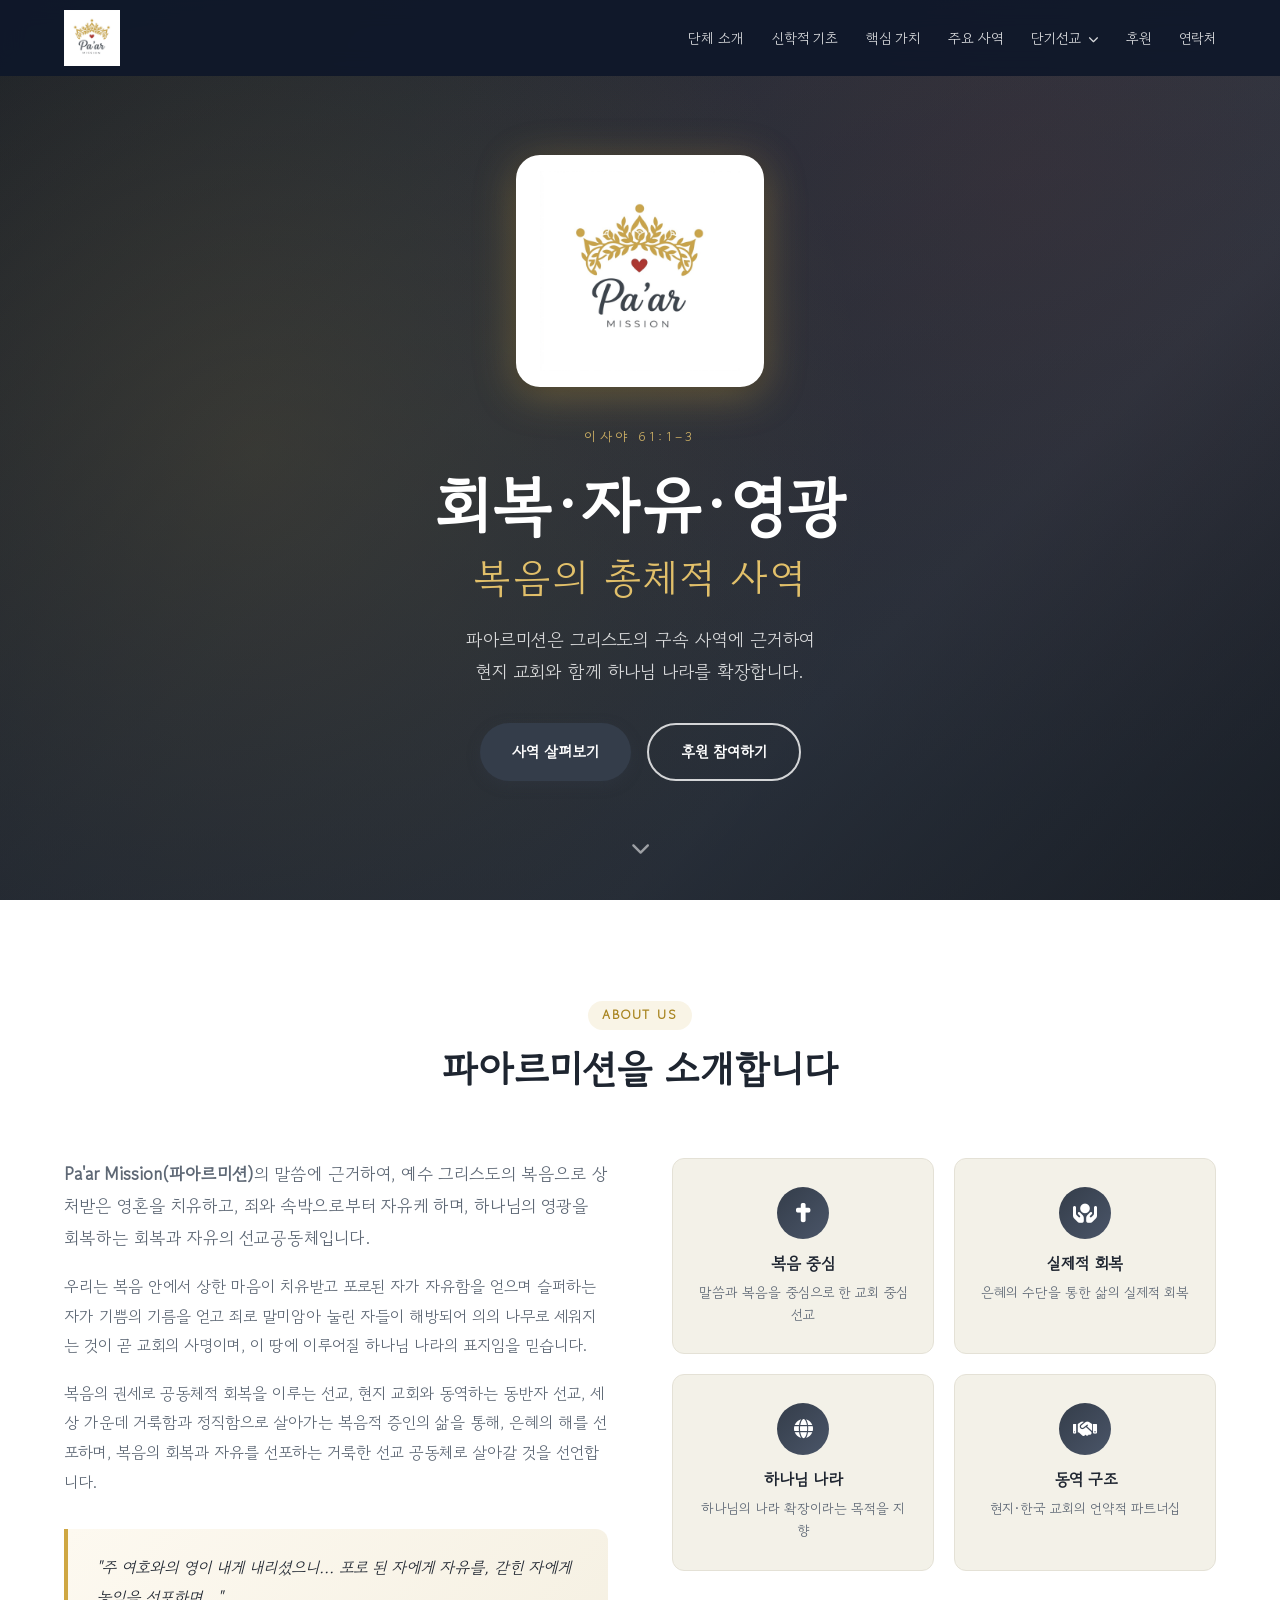
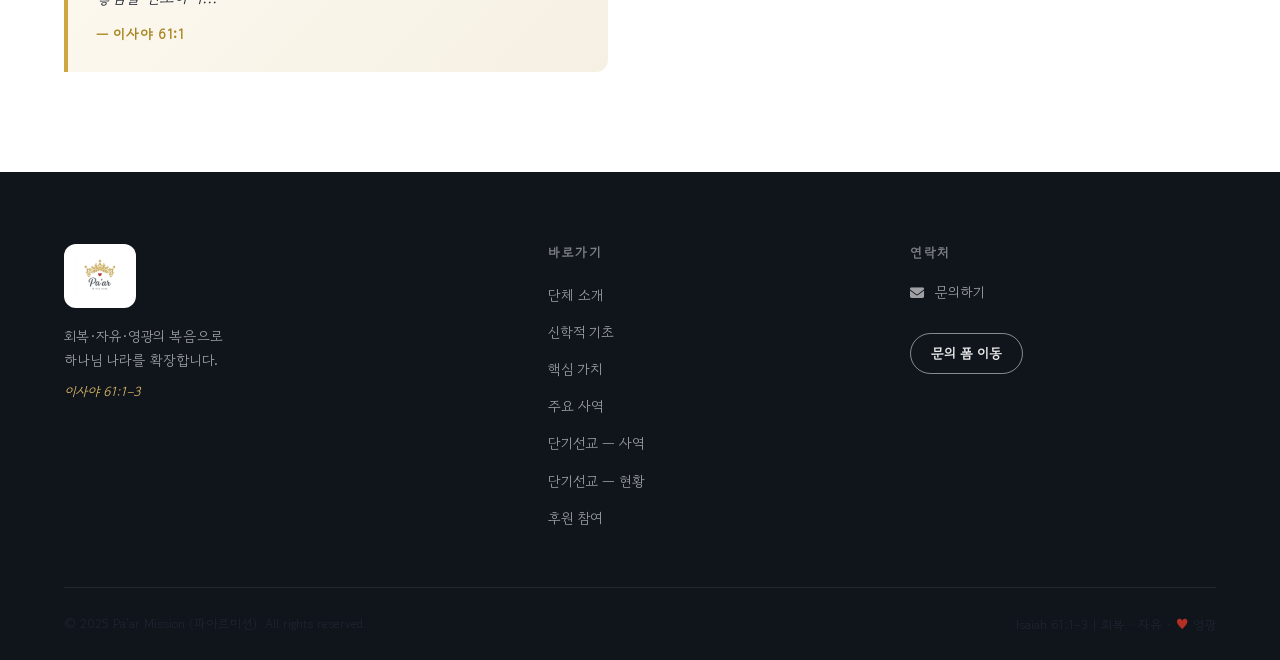
==== commit 8db7d3c8: "Add files via upload" ====
--- a/index.html
+++ b/index.html
@@ -53,7 +53,13 @@
           <li><a href="foundation.html">신학적 기초</a></li>
           <li><a href="values.html">핵심 가치</a></li>
           <li><a href="projects.html">주요 사역</a></li>
-          <li><a href="mission.html">단기선교</a></li>
+          <li class="nav-dropdown">
+            <a href="mission.html" class="nav-dropdown-toggle">단기선교 <i class="fa-solid fa-chevron-down nav-arrow"></i></a>
+            <ul class="nav-submenu">
+              <li><a href="mission.html">사역</a></li>
+              <li><a href="mission-status.html">현황</a></li>
+            </ul>
+          </li>
           <li><a href="support.html">후원</a></li>
           <li><a href="contact.html">연락처</a></li>
         </ul>
@@ -166,7 +172,8 @@
             <li><a href="foundation.html">신학적 기초</a></li>
             <li><a href="values.html">핵심 가치</a></li>
             <li><a href="projects.html">주요 사역</a></li>
-            <li><a href="mission.html">단기선교</a></li>
+            <li><a href="mission.html">단기선교 — 사역</a></li>
+            <li><a href="mission-status.html">단기선교 — 현황</a></li>
             <li><a href="support.html">후원 참여</a></li>
           </ul>
         </div>
--- a/css/style.css
+++ b/css/style.css
@@ -276,6 +276,172 @@
   transition: all var(--transition);
 }
 .navbar:not(.scrolled) .hamburger span { background: #fff; }
+
+/* ============================================================
+   NAVBAR — DROPDOWN  (단기선교 하위 메뉴)
+   ============================================================ */
+
+/* 드롭다운 부모 li */
+.nav-dropdown {
+  position: relative;
+}
+
+/* 드롭다운 토글 링크 — 화살표 아이콘 */
+.nav-arrow {
+  font-size: .65rem;
+  margin-left: 3px;
+  vertical-align: middle;
+  transition: transform var(--transition);
+  display: inline-block;
+}
+.nav-dropdown:hover .nav-arrow,
+.nav-dropdown.open  .nav-arrow {
+  transform: rotate(180deg);
+}
+
+/* 서브메뉴 */
+.nav-submenu {
+  position: absolute;
+  top: calc(100% + 14px);
+  left: 50%;
+  transform: translateX(-50%) translateY(-6px);
+  min-width: 130px;
+  background: rgba(15, 23, 42, 0.97);
+  border: 1px solid rgba(255,255,255,.12);
+  border-radius: var(--radius-md);
+  padding: 8px 0;
+  box-shadow: 0 8px 32px rgba(0,0,0,.35);
+  opacity: 0;
+  pointer-events: none;
+  transition: opacity .22s ease, transform .22s ease;
+  z-index: 200;
+  flex-direction: column !important;  /* ul 방향 덮어쓰기 */
+  gap: 0 !important;
+}
+/* 삼각형 화살표 */
+.nav-submenu::before {
+  content: '';
+  position: absolute;
+  top: -6px; left: 50%;
+  transform: translateX(-50%);
+  width: 12px; height: 6px;
+  background: rgba(15, 23, 42, 0.97);
+  clip-path: polygon(50% 0%, 0% 100%, 100% 100%);
+}
+
+/* PC: hover로 서브메뉴 표시 */
+.nav-dropdown:hover .nav-submenu {
+  opacity: 1;
+  pointer-events: all;
+  transform: translateX(-50%) translateY(0);
+}
+
+/* 모바일 open 클래스로도 표시 */
+.nav-dropdown.open .nav-submenu {
+  opacity: 1;
+  pointer-events: all;
+  transform: translateX(-50%) translateY(0);
+}
+
+.nav-submenu li {
+  list-style: none;
+}
+.nav-submenu li a {
+  display: block;
+  padding: 9px 22px;
+  font-size: .85rem;
+  font-weight: 500;
+  color: rgba(255,255,255,.78) !important;
+  white-space: nowrap;
+  transition: color var(--transition), background var(--transition);
+  border-radius: 0;
+  position: relative;
+}
+.nav-submenu li a::after { display: none !important; } /* 언더라인 제거 */
+.nav-submenu li a:hover {
+  color: var(--color-accent-light) !important;
+  background: rgba(255,255,255,.07);
+}
+.nav-submenu li a.active {
+  color: var(--color-accent-light) !important;
+  font-weight: 700;
+}
+
+/* ── 모바일: 드롭다운을 세로 확장형으로 ── */
+@media (max-width: 768px) {
+  .nav-submenu {
+    position: static;
+    transform: none;
+    opacity: 1;
+    pointer-events: all;
+    background: rgba(0,0,0,.08);
+    border: none;
+    border-radius: 0;
+    box-shadow: none;
+    padding: 0;
+    display: none;       /* 기본 숨김 */
+    min-width: 0;
+  }
+  .nav-submenu::before { display: none; }
+  .nav-dropdown.open .nav-submenu {
+    display: flex;
+    flex-direction: column;
+  }
+  .nav-submenu li a {
+    padding: 8px 0 8px 20px;
+    font-size: .93rem;
+    color: var(--color-text) !important;
+    border-left: 3px solid var(--color-accent);
+    margin-left: 8px;
+  }
+  .nav-submenu li a:hover { color: var(--color-accent-dark) !important; background: none; }
+  .nav-submenu li a.active { color: var(--color-accent-dark) !important; font-weight: 700; }
+}
+
+/* ============================================================
+   MISSION SUBNAV  (사역 ↔ 현황 탭 버튼)
+   ============================================================ */
+.mission-subnav {
+  display: flex;
+  gap: 10px;
+  margin-bottom: 40px;
+  justify-content: center;
+}
+.mission-subnav-btn {
+  display: inline-flex;
+  align-items: center;
+  gap: 7px;
+  padding: 10px 26px;
+  border-radius: 100px;
+  font-size: .9rem;
+  font-weight: 600;
+  color: var(--color-text-muted);
+  background: var(--color-white);
+  border: 1.5px solid var(--color-border);
+  text-decoration: none;
+  transition: all var(--transition);
+}
+.mission-subnav-btn:hover {
+  border-color: var(--color-accent);
+  color: var(--color-accent-dark);
+  transform: translateY(-2px);
+  box-shadow: var(--shadow-gold);
+}
+.mission-subnav-btn.active {
+  background: var(--color-primary);
+  color: #fff;
+  border-color: var(--color-primary);
+  box-shadow: 0 4px 14px rgba(52,61,74,.28);
+}
+.mission-subnav-btn.active:hover {
+  background: var(--color-primary-light);
+  color: #fff;
+  border-color: var(--color-primary-light);
+}
+@media (max-width: 480px) {
+  .mission-subnav { gap: 8px; }
+  .mission-subnav-btn { padding: 9px 18px; font-size: .84rem; }
+}
 
 /* ============================================================
    HERO
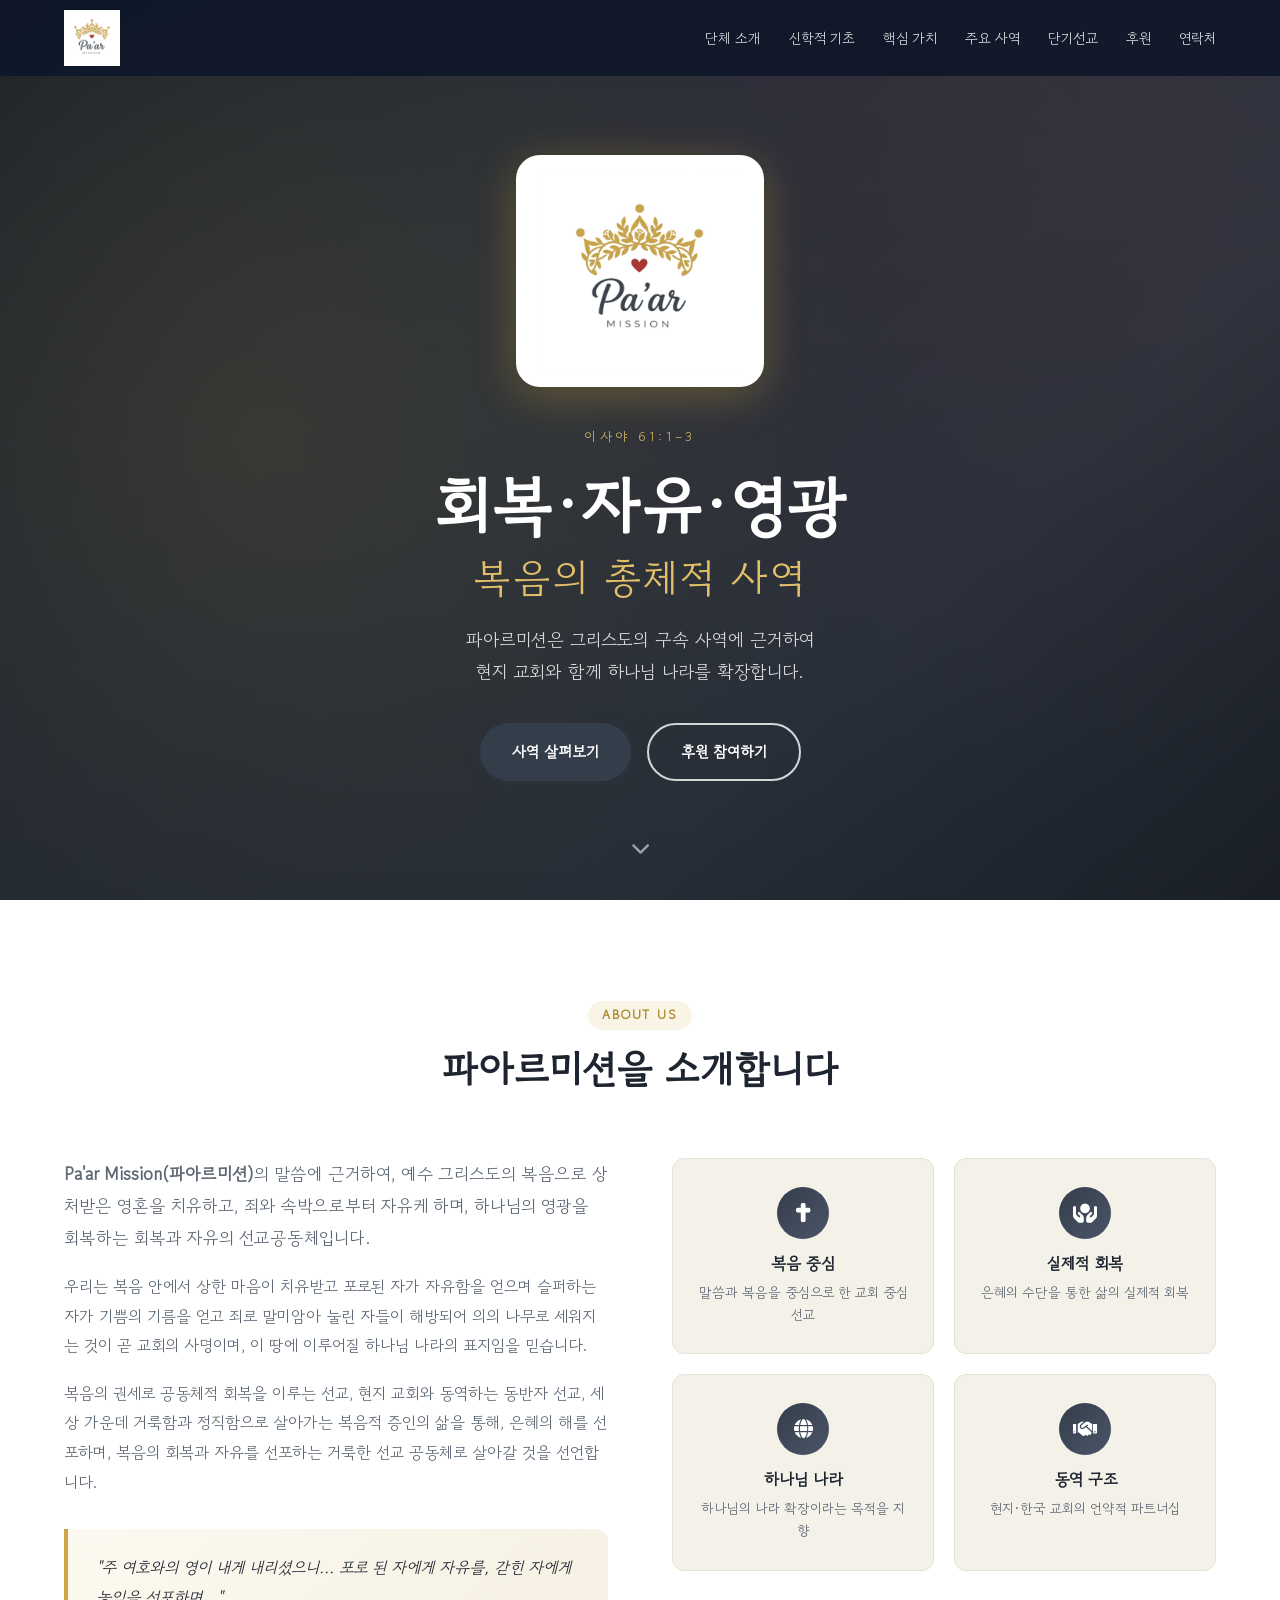
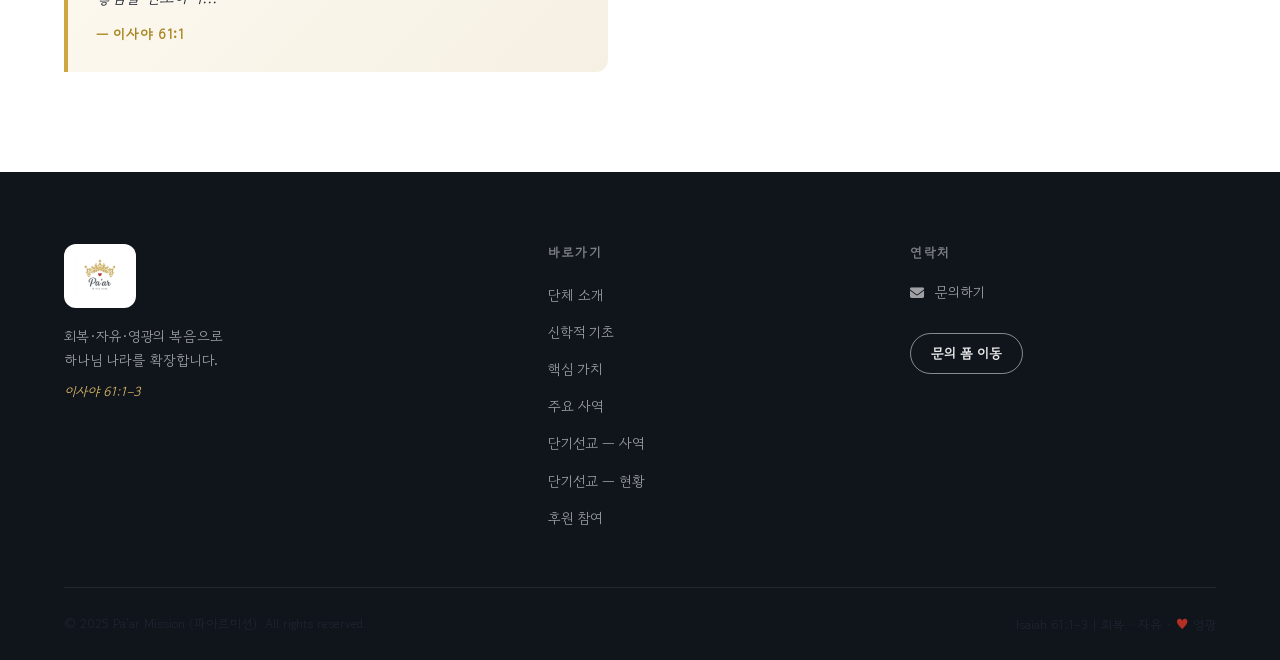
==== commit 5f87a826: "Add files via upload" ====
--- a/index.html
+++ b/index.html
@@ -53,13 +53,7 @@
           <li><a href="foundation.html">신학적 기초</a></li>
           <li><a href="values.html">핵심 가치</a></li>
           <li><a href="projects.html">주요 사역</a></li>
-          <li class="nav-dropdown">
-            <a href="mission.html" class="nav-dropdown-toggle">단기선교 <i class="fa-solid fa-chevron-down nav-arrow"></i></a>
-            <ul class="nav-submenu">
-              <li><a href="mission.html">사역</a></li>
-              <li><a href="mission-status.html">현황</a></li>
-            </ul>
-          </li>
+          <li><a href="mission.html">단기선교</a></li>
           <li><a href="support.html">후원</a></li>
           <li><a href="contact.html">연락처</a></li>
         </ul>
--- a/css/style.css
+++ b/css/style.css
@@ -278,154 +278,33 @@
 .navbar:not(.scrolled) .hamburger span { background: #fff; }
 
 /* ============================================================
-   NAVBAR — DROPDOWN  (단기선교 하위 메뉴)
-   ============================================================ */
-
-/* 드롭다운 부모 li */
-.nav-dropdown {
-  position: relative;
-}
-
-/* 드롭다운 토글 링크 — 화살표 아이콘 */
-.nav-arrow {
-  font-size: .65rem;
-  margin-left: 3px;
-  vertical-align: middle;
-  transition: transform var(--transition);
-  display: inline-block;
-}
-.nav-dropdown:hover .nav-arrow,
-.nav-dropdown.open  .nav-arrow {
-  transform: rotate(180deg);
-}
-
-/* 서브메뉴 */
-.nav-submenu {
-  position: absolute;
-  top: calc(100% + 14px);
-  left: 50%;
-  transform: translateX(-50%) translateY(-6px);
-  min-width: 130px;
-  background: rgba(15, 23, 42, 0.97);
-  border: 1px solid rgba(255,255,255,.12);
-  border-radius: var(--radius-md);
-  padding: 8px 0;
-  box-shadow: 0 8px 32px rgba(0,0,0,.35);
-  opacity: 0;
-  pointer-events: none;
-  transition: opacity .22s ease, transform .22s ease;
-  z-index: 200;
-  flex-direction: column !important;  /* ul 방향 덮어쓰기 */
-  gap: 0 !important;
-}
-/* 삼각형 화살표 */
-.nav-submenu::before {
-  content: '';
-  position: absolute;
-  top: -6px; left: 50%;
-  transform: translateX(-50%);
-  width: 12px; height: 6px;
-  background: rgba(15, 23, 42, 0.97);
-  clip-path: polygon(50% 0%, 0% 100%, 100% 100%);
-}
-
-/* PC: hover로 서브메뉴 표시 */
-.nav-dropdown:hover .nav-submenu {
-  opacity: 1;
-  pointer-events: all;
-  transform: translateX(-50%) translateY(0);
-}
-
-/* 모바일 open 클래스로도 표시 */
-.nav-dropdown.open .nav-submenu {
-  opacity: 1;
-  pointer-events: all;
-  transform: translateX(-50%) translateY(0);
-}
-
-.nav-submenu li {
-  list-style: none;
-}
-.nav-submenu li a {
-  display: block;
-  padding: 9px 22px;
-  font-size: .85rem;
-  font-weight: 500;
-  color: rgba(255,255,255,.78) !important;
-  white-space: nowrap;
-  transition: color var(--transition), background var(--transition);
-  border-radius: 0;
-  position: relative;
-}
-.nav-submenu li a::after { display: none !important; } /* 언더라인 제거 */
-.nav-submenu li a:hover {
-  color: var(--color-accent-light) !important;
-  background: rgba(255,255,255,.07);
-}
-.nav-submenu li a.active {
-  color: var(--color-accent-light) !important;
-  font-weight: 700;
-}
-
-/* ── 모바일: 드롭다운을 세로 확장형으로 ── */
-@media (max-width: 768px) {
-  .nav-submenu {
-    position: static;
-    transform: none;
-    opacity: 1;
-    pointer-events: all;
-    background: rgba(0,0,0,.08);
-    border: none;
-    border-radius: 0;
-    box-shadow: none;
-    padding: 0;
-    display: none;       /* 기본 숨김 */
-    min-width: 0;
-  }
-  .nav-submenu::before { display: none; }
-  .nav-dropdown.open .nav-submenu {
-    display: flex;
-    flex-direction: column;
-  }
-  .nav-submenu li a {
-    padding: 8px 0 8px 20px;
-    font-size: .93rem;
-    color: var(--color-text) !important;
-    border-left: 3px solid var(--color-accent);
-    margin-left: 8px;
-  }
-  .nav-submenu li a:hover { color: var(--color-accent-dark) !important; background: none; }
-  .nav-submenu li a.active { color: var(--color-accent-dark) !important; font-weight: 700; }
-}
-
-/* ============================================================
-   MISSION SUBNAV  (사역 ↔ 현황 탭 버튼)
+   MISSION SUBNAV  (사역 ↔ 현황 탭 — project-tabs 동일 스타일)
    ============================================================ */
 .mission-subnav {
   display: flex;
-  gap: 10px;
-  margin-bottom: 40px;
+  gap: 8px;
+  flex-wrap: wrap;
   justify-content: center;
+  margin: 0 auto 56px;   /* 위 0, 아래 56px — 배너와 충분히 분리 */
 }
 .mission-subnav-btn {
   display: inline-flex;
   align-items: center;
   gap: 7px;
-  padding: 10px 26px;
+  padding: 10px 22px;
   border-radius: 100px;
-  font-size: .9rem;
+  font-size: .88rem;
   font-weight: 600;
   color: var(--color-text-muted);
   background: var(--color-white);
   border: 1.5px solid var(--color-border);
   text-decoration: none;
   transition: all var(--transition);
+  white-space: nowrap;
 }
 .mission-subnav-btn:hover {
   border-color: var(--color-accent);
   color: var(--color-accent-dark);
-  transform: translateY(-2px);
-  box-shadow: var(--shadow-gold);
 }
 .mission-subnav-btn.active {
   background: var(--color-primary);
@@ -435,12 +314,12 @@
 }
 .mission-subnav-btn.active:hover {
   background: var(--color-primary-light);
-  color: #fff;
   border-color: var(--color-primary-light);
+  color: #fff;
 }
 @media (max-width: 480px) {
-  .mission-subnav { gap: 8px; }
-  .mission-subnav-btn { padding: 9px 18px; font-size: .84rem; }
+  .mission-subnav { gap: 6px; margin-bottom: 40px; }
+  .mission-subnav-btn { padding: 8px 14px; font-size: .82rem; }
 }
 
 /* ============================================================
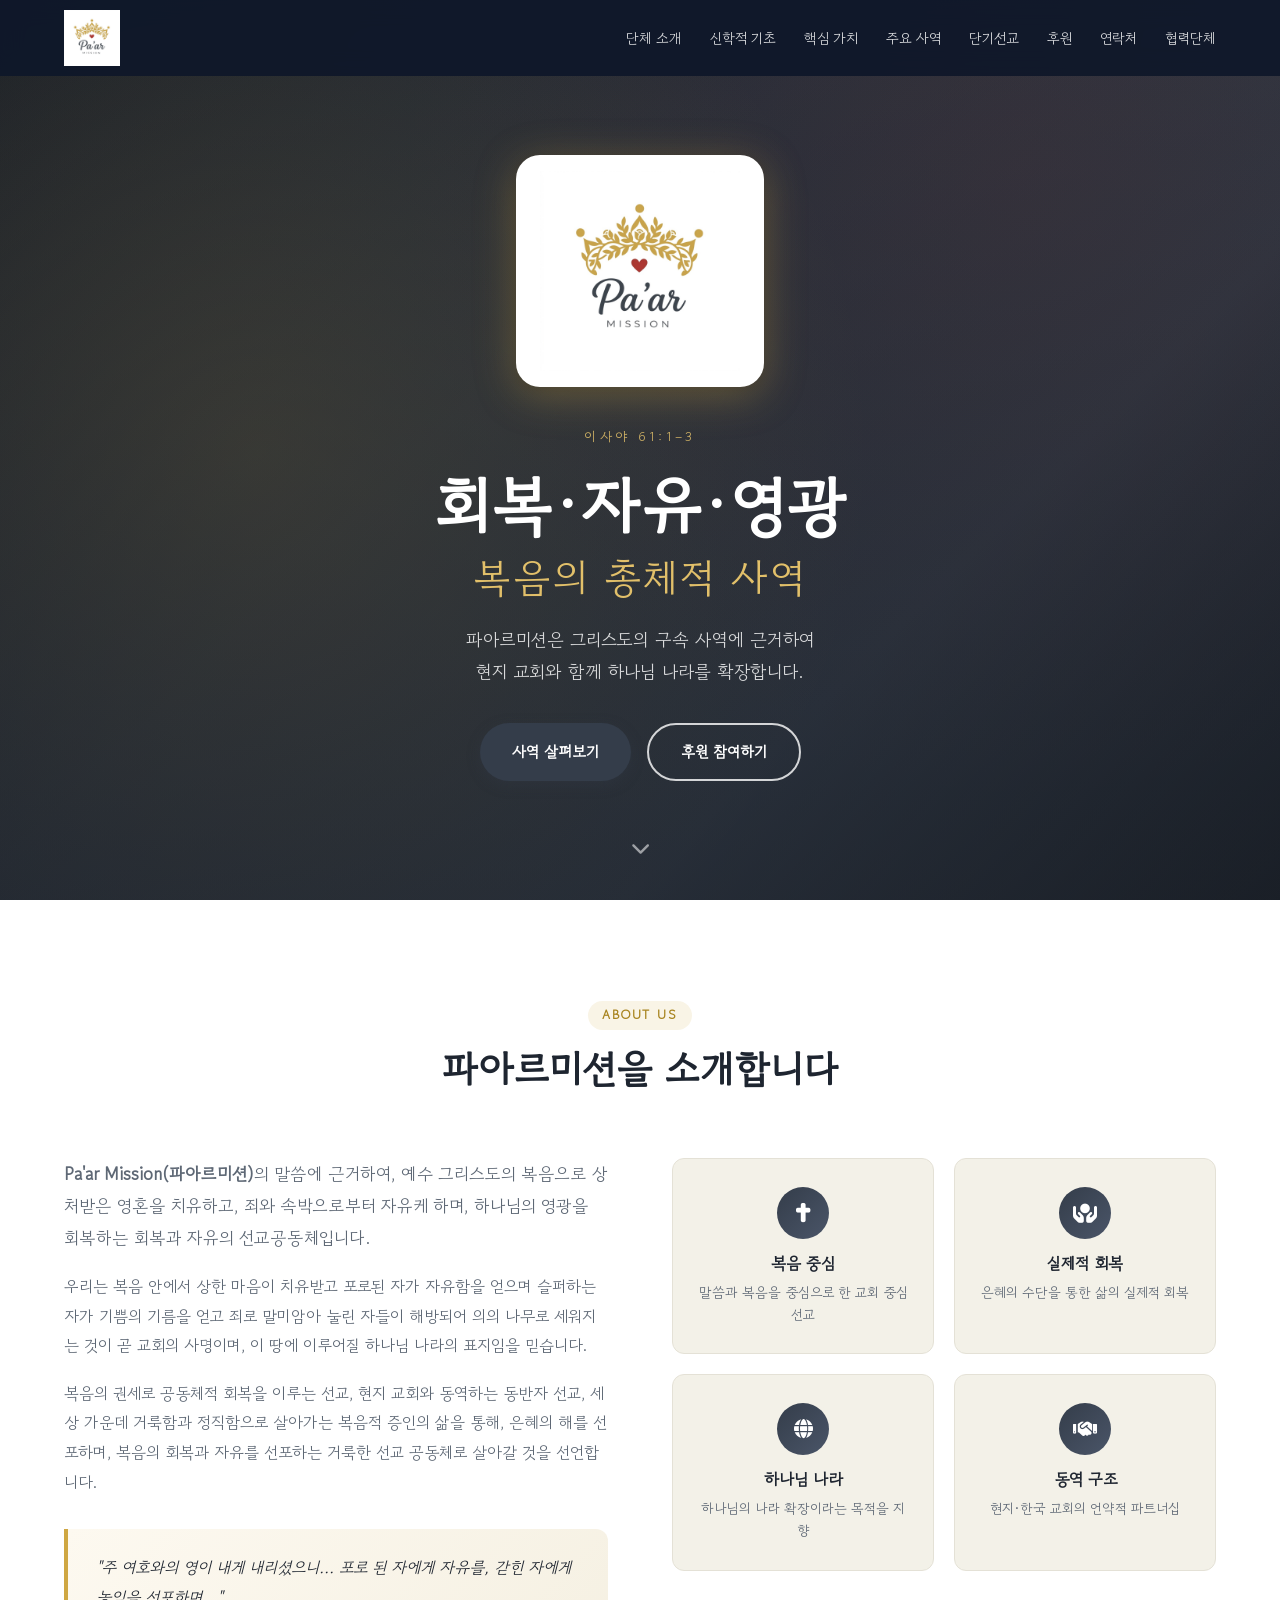
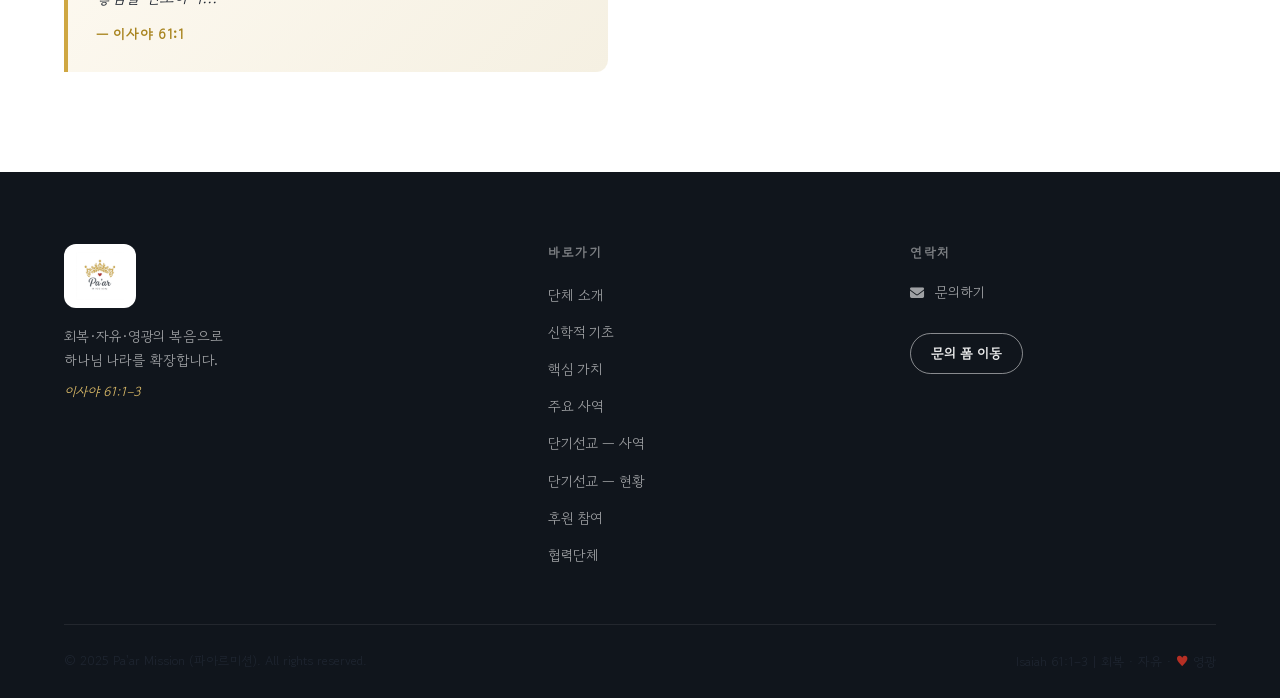
==== commit c7c19bd1: "Add files via upload" ====
--- a/index.html
+++ b/index.html
@@ -56,6 +56,7 @@
           <li><a href="mission.html">단기선교</a></li>
           <li><a href="support.html">후원</a></li>
           <li><a href="contact.html">연락처</a></li>
+          <li><a href="partners.html">협력단체</a></li>
         </ul>
       </nav>
     </div>
@@ -169,6 +170,7 @@
             <li><a href="mission.html">단기선교 — 사역</a></li>
             <li><a href="mission-status.html">단기선교 — 현황</a></li>
             <li><a href="support.html">후원 참여</a></li>
+            <li><a href="partners.html">협력단체</a></li>
           </ul>
         </div>
         <div class="footer-contact">
--- a/css/style.css
+++ b/css/style.css
@@ -2680,3 +2680,305 @@
 .letter-section .letter-section-header + .letter-grid {
   margin-bottom: 0;
 }
+
+/* ============================================================
+   PARTNERS — 협력단체 페이지 (partners.html)
+   ============================================================ */
+
+/* 페이지 히어로 (다크 배경) */
+.page-hero {
+  min-height: 320px;
+  background: linear-gradient(135deg, #10151C 0%, #1E2530 60%, #2C3440 100%);
+  display: flex;
+  align-items: flex-end;
+  padding-bottom: 56px;
+  padding-top: calc(var(--nav-height) + 48px);
+  position: relative;
+  overflow: hidden;
+}
+.page-hero::before {
+  content: '';
+  position: absolute; inset: 0;
+  background: radial-gradient(ellipse at 70% 50%, rgba(207,167,66,.12) 0%, transparent 60%);
+  pointer-events: none;
+}
+.page-hero-inner {
+  position: relative; z-index: 1;
+  display: flex;
+  flex-direction: column;
+  align-items: flex-start;
+  gap: 12px;
+}
+.page-hero-tag {
+  display: inline-flex;
+  align-items: center;
+  gap: 8px;
+  font-size: .75rem;
+  font-weight: 700;
+  letter-spacing: .15em;
+  text-transform: uppercase;
+  color: var(--color-accent-light);
+  background: rgba(207,167,66,.15);
+  border: 1px solid rgba(207,167,66,.3);
+  padding: 5px 16px;
+  border-radius: 100px;
+}
+.page-hero-title {
+  font-size: clamp(2rem, 4.5vw, 3rem);
+  font-family: var(--font-serif);
+  color: #fff;
+  line-height: 1.2;
+  margin: 0;
+}
+.page-hero-desc {
+  font-size: .97rem;
+  color: rgba(255,255,255,.6);
+  line-height: 1.75;
+  max-width: 600px;
+  margin: 0;
+}
+
+/* 파트너 섹션 구분선 */
+.partners-section {
+  background: var(--color-bg);
+  padding: 80px 0;
+}
+.partners-section:nth-child(even) {
+  background: var(--color-bg-alt);
+}
+
+/* 파트너 그리드 */
+.partners-grid {
+  display: grid;
+  grid-template-columns: repeat(auto-fill, minmax(280px, 1fr));
+  gap: 24px;
+}
+.partners-grid--2 {
+  grid-template-columns: repeat(auto-fill, minmax(320px, 1fr));
+}
+
+/* ── 기본 파트너 카드 ─────────────────────────────────────── */
+.partner-card {
+  background: var(--color-white);
+  border-radius: var(--radius-md);
+  border: 1.5px solid var(--color-border);
+  overflow: hidden;
+  display: flex;
+  flex-direction: column;
+  transition: box-shadow var(--transition), transform var(--transition), border-color var(--transition);
+}
+.partner-card:hover {
+  box-shadow: var(--shadow-md);
+  transform: translateY(-3px);
+  border-color: rgba(207,167,66,.4);
+}
+
+/* 스켈레톤 카드 */
+.partner-card--skeleton {
+  pointer-events: none;
+}
+.skeleton-box {
+  background: linear-gradient(90deg, #e8e4d8 25%, #f3f0e6 50%, #e8e4d8 75%);
+  background-size: 200% 100%;
+  animation: skeleton-shimmer 1.4s infinite;
+  border-radius: var(--radius-sm);
+}
+.skeleton-line {
+  height: 14px;
+  border-radius: 6px;
+  background: linear-gradient(90deg, #e8e4d8 25%, #f3f0e6 50%, #e8e4d8 75%);
+  background-size: 200% 100%;
+  animation: skeleton-shimmer 1.4s infinite;
+}
+.skeleton-line.short { height: 10px; }
+@keyframes skeleton-shimmer {
+  0%   { background-position: 200% 0; }
+  100% { background-position: -200% 0; }
+}
+
+/* 로고 영역 */
+.partner-card-logo {
+  width: 100%;
+  height: 110px;
+  background: var(--color-bg-alt);
+  display: flex;
+  align-items: center;
+  justify-content: center;
+  overflow: hidden;
+  flex-shrink: 0;
+}
+.partner-card-logo img {
+  max-height: 80px;
+  max-width: 85%;
+  object-fit: contain;
+  display: block;
+}
+/* 스켈레톤용 로고 박스 */
+.partner-card--skeleton .partner-card-logo {
+  height: 110px;
+}
+
+/* 사진 영역 (선교사 카드용) */
+.partner-card-photo {
+  width: 100%;
+  height: 200px;
+  overflow: hidden;
+  flex-shrink: 0;
+  background: var(--color-bg-alt);
+  display: flex;
+  align-items: center;
+  justify-content: center;
+}
+.partner-card-photo img {
+  width: 100%;
+  height: 100%;
+  object-fit: cover;
+  display: block;
+  transition: transform var(--transition);
+}
+.partner-card:hover .partner-card-photo img {
+  transform: scale(1.04);
+}
+
+/* 로고/아이콘 플레이스홀더 */
+.partner-logo-placeholder {
+  width: 64px; height: 64px;
+  background: rgba(207,167,66,.12);
+  border-radius: var(--radius-md);
+  display: flex;
+  align-items: center;
+  justify-content: center;
+  font-size: 1.6rem;
+  color: var(--color-accent-dark);
+}
+.partner-logo-placeholder--person {
+  width: 80px; height: 80px;
+  border-radius: 50%;
+  font-size: 2rem;
+  background: rgba(94,104,117,.1);
+  color: var(--color-text-muted);
+}
+
+/* 카드 바디 */
+.partner-card-body {
+  padding: 20px 22px 22px;
+  display: flex;
+  flex-direction: column;
+  gap: 8px;
+  flex: 1;
+}
+
+/* 이름 */
+.partner-name {
+  font-size: 1.05rem;
+  font-weight: 600;
+  color: var(--color-primary-dark);
+  font-family: var(--font-serif);
+  line-height: 1.35;
+  margin: 0;
+}
+
+/* 유형 태그 */
+.partner-type-tag {
+  display: inline-flex;
+  align-items: center;
+  font-size: .72rem;
+  font-weight: 700;
+  letter-spacing: .08em;
+  text-transform: uppercase;
+  color: var(--color-accent-dark);
+  background: rgba(207,167,66,.14);
+  border: 1px solid rgba(207,167,66,.25);
+  padding: 3px 10px;
+  border-radius: 100px;
+  align-self: flex-start;
+}
+.partner-type-tag--company {
+  color: var(--color-primary);
+  background: rgba(52,61,74,.08);
+  border-color: rgba(52,61,74,.2);
+}
+
+/* 지역 / 사역지 */
+.partner-region,
+.partner-org {
+  display: flex;
+  align-items: center;
+  gap: 6px;
+  font-size: .84rem;
+  color: var(--color-text-muted);
+}
+.partner-region i,
+.partner-org i {
+  font-size: .8rem;
+  color: var(--color-accent-dark);
+  flex-shrink: 0;
+}
+
+/* 설명 */
+.partner-desc {
+  font-size: .86rem;
+  color: var(--color-text-muted);
+  line-height: 1.7;
+  display: -webkit-box;
+  -webkit-line-clamp: 3;
+  -webkit-box-orient: vertical;
+  overflow: hidden;
+  margin: 0;
+}
+
+/* 링크 버튼 */
+.partner-link {
+  display: inline-flex;
+  align-items: center;
+  gap: 6px;
+  font-size: .82rem;
+  font-weight: 600;
+  color: var(--color-accent-dark);
+  margin-top: auto;
+  padding-top: 8px;
+  transition: color var(--transition), gap var(--transition);
+}
+.partner-link:hover {
+  color: var(--color-accent);
+  gap: 9px;
+}
+.partner-link i { font-size: .75rem; }
+
+/* 빈 상태 / 에러 */
+.partner-empty {
+  grid-column: 1 / -1;
+  display: flex;
+  flex-direction: column;
+  align-items: center;
+  justify-content: center;
+  gap: 16px;
+  padding: 64px 24px;
+  color: var(--color-text-muted);
+  font-size: .95rem;
+  text-align: center;
+}
+.partner-empty i {
+  font-size: 2.2rem;
+  color: var(--color-accent-light);
+  opacity: .6;
+}
+
+/* 선교사 카드 — person 레이아웃 */
+.partner-card--person .partner-card-body {
+  padding-top: 18px;
+}
+
+/* ── 반응형 ─────────────────────────────────────────────── */
+@media (max-width: 768px) {
+  .page-hero { min-height: 260px; padding-bottom: 40px; }
+  .page-hero-title { font-size: clamp(1.6rem, 5vw, 2.2rem); }
+  .partners-section { padding: 56px 0; }
+  .partners-grid { grid-template-columns: 1fr 1fr; gap: 16px; }
+  .partners-grid--2 { grid-template-columns: 1fr; }
+}
+@media (max-width: 480px) {
+  .partners-grid { grid-template-columns: 1fr; }
+  .partner-card-logo { height: 90px; }
+  .partner-card-photo { height: 180px; }
+}
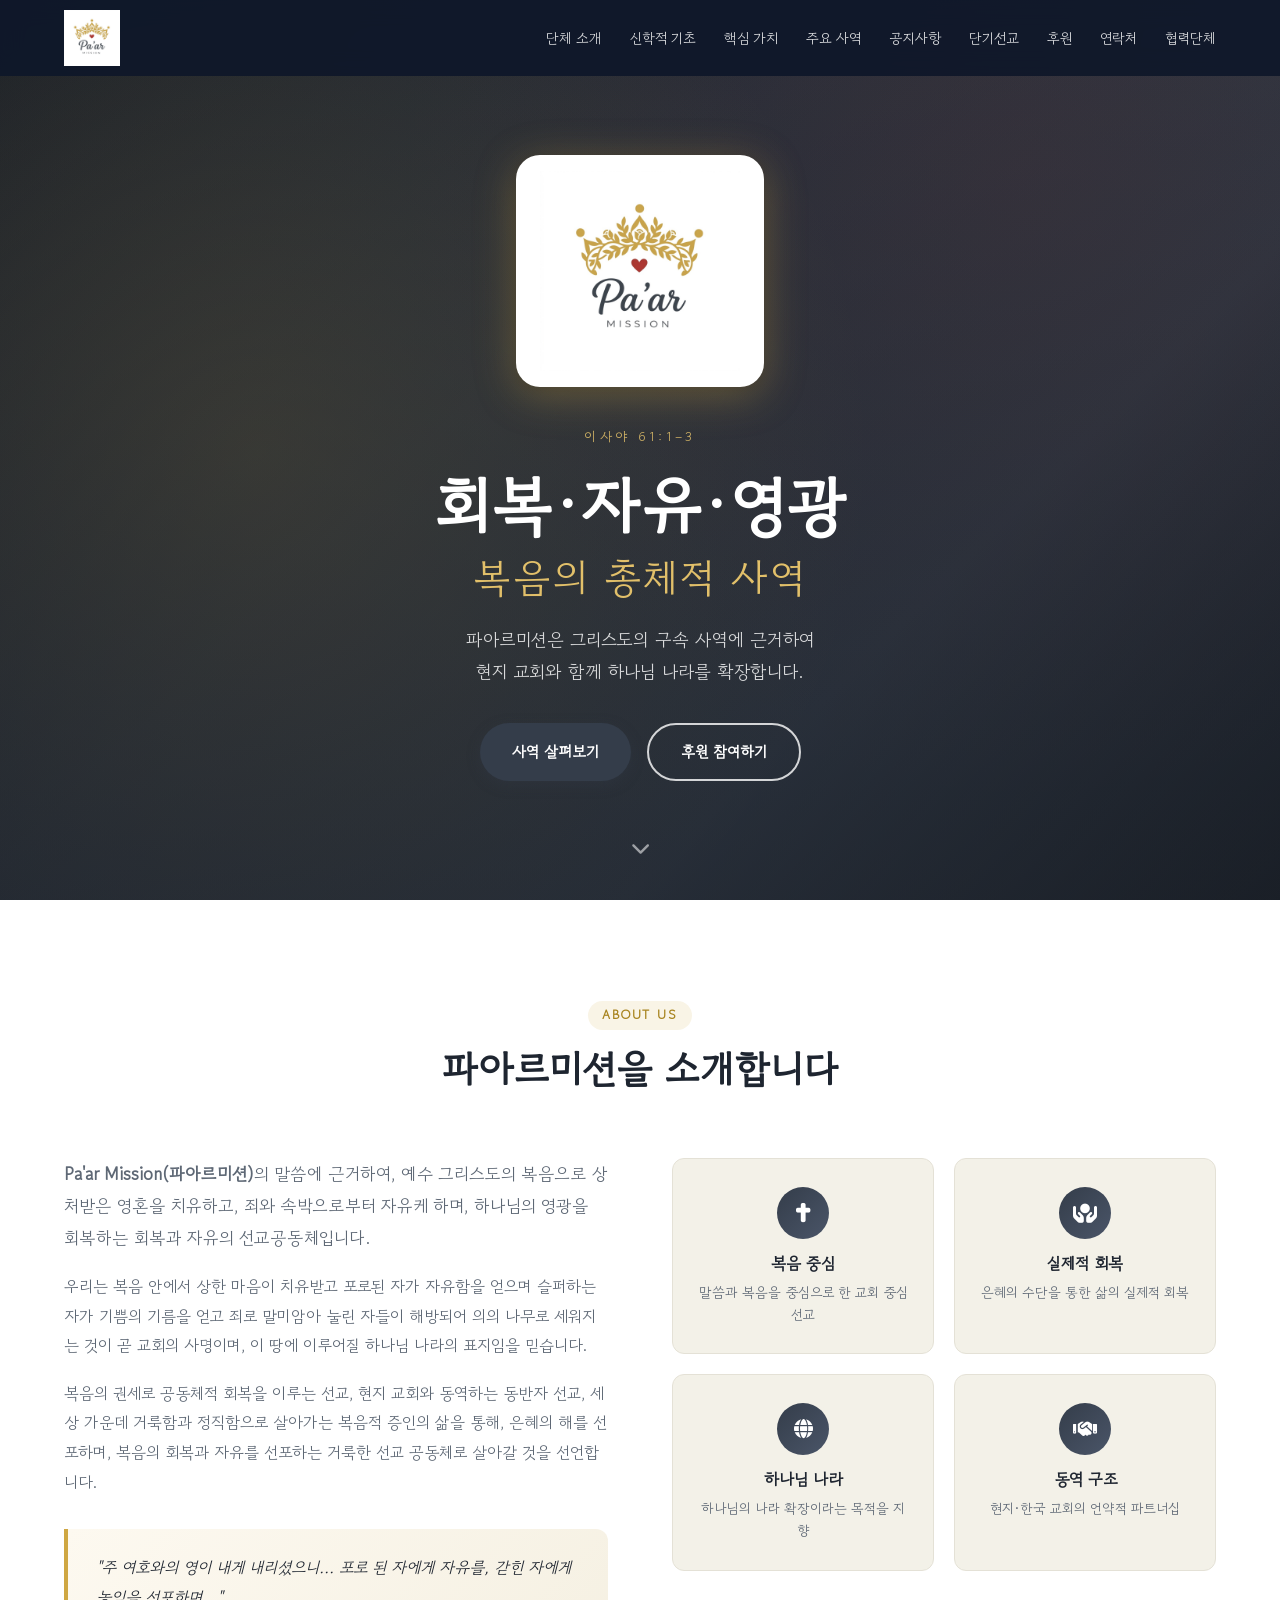
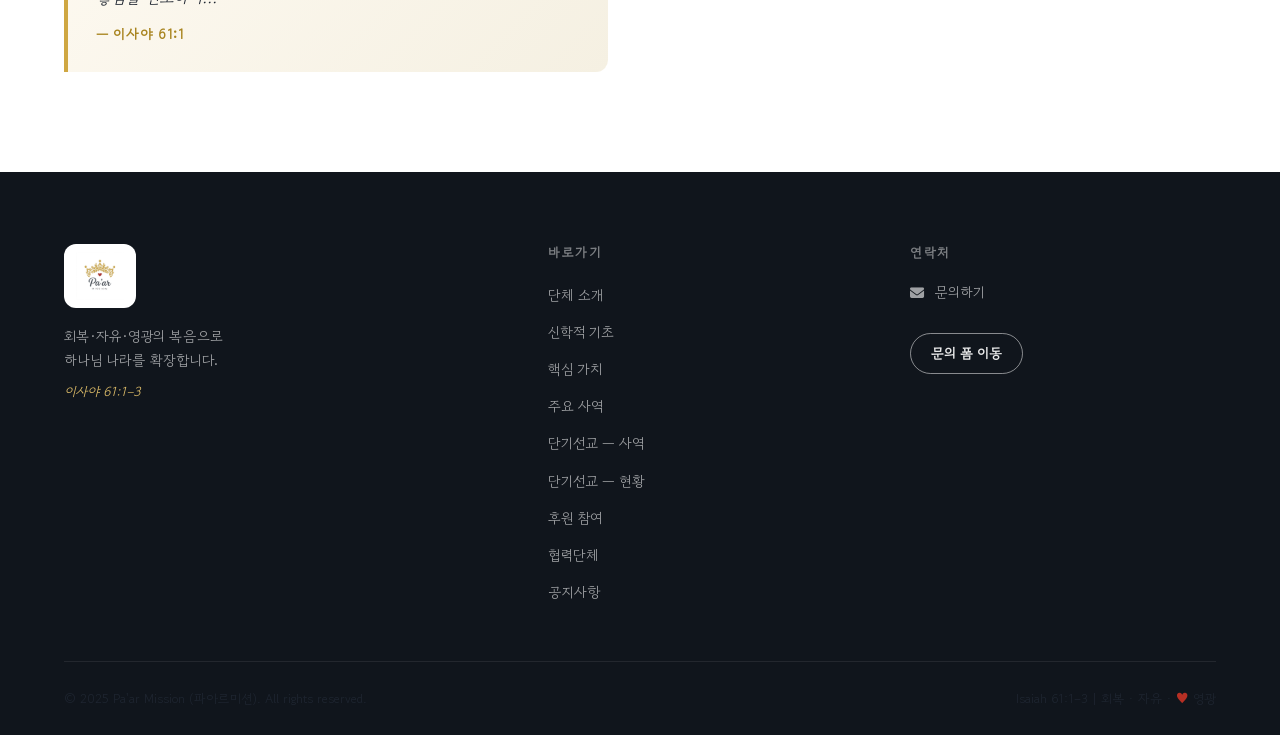
==== commit be601ffd: "Add files via upload" ====
--- a/index.html
+++ b/index.html
@@ -53,6 +53,7 @@
           <li><a href="foundation.html">신학적 기초</a></li>
           <li><a href="values.html">핵심 가치</a></li>
           <li><a href="projects.html">주요 사역</a></li>
+          <li><a href="notice.html" class="nav-notice-link">공지사항</a></li>
           <li><a href="mission.html">단기선교</a></li>
           <li><a href="support.html">후원</a></li>
           <li><a href="contact.html">연락처</a></li>
@@ -171,6 +172,7 @@
             <li><a href="mission-status.html">단기선교 — 현황</a></li>
             <li><a href="support.html">후원 참여</a></li>
             <li><a href="partners.html">협력단체</a></li>
+            <li><a href="notice.html">공지사항</a></li>
           </ul>
         </div>
         <div class="footer-contact">
@@ -190,7 +192,36 @@
     <i class="fa-solid fa-chevron-up"></i>
   </button>
 
+  <!-- ============ NOTICE POPUP ============ -->
+  <div id="notice-popup" role="dialog" aria-modal="true" aria-label="중요 공지">
+    <div class="np-backdrop"></div>
+    <div class="np-box">
+      <div class="np-header">
+        <div class="np-header-icon"><i class="fa-solid fa-circle-exclamation"></i></div>
+        <div class="np-header-text">
+          <p class="np-label">Important Notice</p>
+          <p class="np-header-title">중요 공지사항</p>
+        </div>
+        <button class="np-close" aria-label="팝업 닫기"><i class="fa-solid fa-xmark"></i></button>
+      </div>
+      <div class="np-body">
+        <h2 class="np-title">불러오는 중...</h2>
+        <p class="np-content"></p>
+        <p class="np-date"></p>
+      </div>
+      <div class="np-footer">
+        <button class="np-today-hide">
+          <i class="fa-regular fa-eye-slash"></i> 오늘 하루 보지 않기
+        </button>
+        <button class="np-more-btn">
+          공지사항 더 보기 <i class="fa-solid fa-arrow-right"></i>
+        </button>
+      </div>
+    </div>
+  </div>
+
   <script src="https://cdn.jsdelivr.net/npm/aos@2.3.4/dist/aos.js"></script>
   <script src="js/main.js"></script>
+  <script src="js/notion-notice.js"></script>
 </body>
 </html>
--- a/css/style.css
+++ b/css/style.css
@@ -1671,7 +1671,7 @@
 /* 반응형 */
 @media (max-width: 900px) {
   .danggil-header { grid-template-columns: 1fr; }
-  .danggil-logo-wrap { max-width: 180px; }
+  .danggil-logo-wrap { max-width: 180px; margin: 0 auto; }
   .danggil-cards { grid-template-columns: 1fr; gap: 14px; }
   .danggil-footer-row { grid-template-columns: 1fr; text-align: center; }
   .danggil-meaning h4 { justify-content: center; }
@@ -2114,14 +2114,19 @@
   display: flex;
   align-items: center;
   justify-content: center;
-  overflow: auto;
+  overflow: hidden;
   max-height: 65vh;
+  touch-action: none;
+  cursor: grab;
 }
 .letter-modal-img-wrap img {
   max-width: 100%;
   max-height: 65vh;
   object-fit: contain;
   display: block;
+  user-select: none;
+  -webkit-user-drag: none;
+  will-change: transform;
 }
 .letter-nav {
   position: absolute;
@@ -2706,7 +2711,8 @@
   position: relative; z-index: 1;
   display: flex;
   flex-direction: column;
-  align-items: flex-start;
+  align-items: center;
+  text-align: center;
   gap: 12px;
 }
 .page-hero-tag {
@@ -2749,12 +2755,26 @@
 
 /* 파트너 그리드 */
 .partners-grid {
-  display: grid;
-  grid-template-columns: repeat(auto-fill, minmax(280px, 1fr));
+  display: flex;
+  flex-wrap: wrap;
   gap: 24px;
+  justify-content: center;
 }
 .partners-grid--2 {
-  grid-template-columns: repeat(auto-fill, minmax(320px, 1fr));
+  display: flex;
+  flex-wrap: wrap;
+  gap: 24px;
+  justify-content: center;
+}
+/* 카드 너비 고정 */
+.partners-grid .partner-card,
+.partners-grid--2 .partner-card {
+  width: 280px;
+  flex: 0 0 280px;
+}
+.partners-grid--2 .partner-card {
+  width: 340px;
+  flex: 0 0 340px;
 }
 
 /* ── 기본 파트너 카드 ─────────────────────────────────────── */
@@ -2816,6 +2836,88 @@
 /* 스켈레톤용 로고 박스 */
 .partner-card--skeleton .partner-card-logo {
   height: 110px;
+}
+
+/* ── 썸네일 영역 (클릭 가능 — 모달 연동) ─────────────────── */
+.partner-card-thumb {
+  width: 100%;
+  height: 160px;
+  background: var(--color-bg-alt);
+  display: flex;
+  align-items: center;
+  justify-content: center;
+  overflow: hidden;
+  flex-shrink: 0;
+  position: relative;
+  cursor: pointer;
+}
+.partner-card-thumb--img img {
+  width: 100%;
+  height: 100%;
+  object-fit: cover;
+  display: block;
+  transition: transform .4s ease;
+}
+.partner-card:hover .partner-card-thumb--img img {
+  transform: scale(1.05);
+}
+
+/* 호버 오버레이 (돋보기 + 텍스트) */
+.partner-card-overlay {
+  position: absolute;
+  inset: 0;
+  background: rgba(30, 37, 48, 0.55);
+  display: flex;
+  flex-direction: column;
+  align-items: center;
+  justify-content: center;
+  gap: 8px;
+  color: #fff;
+  font-size: .85rem;
+  font-weight: 600;
+  letter-spacing: .04em;
+  opacity: 0;
+  transition: opacity .3s ease;
+  pointer-events: none;
+}
+.partner-card-overlay i {
+  font-size: 1.5rem;
+  color: var(--color-accent-light);
+}
+.partner-card:hover .partner-card-overlay {
+  opacity: 1;
+}
+
+/* ── 카드 하단 액션 영역 ──────────────────────────────────── */
+.partner-card-actions {
+  display: flex;
+  align-items: center;
+  gap: 10px;
+  margin-top: auto;
+  padding-top: 4px;
+  flex-wrap: wrap;
+}
+
+/* ── Notion 보기 버튼 ────────────────────────────────────── */
+.partner-view-btn {
+  display: inline-flex;
+  align-items: center;
+  gap: 7px;
+  padding: 7px 14px;
+  border-radius: var(--radius-sm);
+  background: rgba(207,167,66,.12);
+  color: var(--color-accent-dark);
+  font-size: .82rem;
+  font-weight: 600;
+  font-family: var(--font-sans);
+  border: 1px solid rgba(207,167,66,.25);
+  transition: background var(--transition), color var(--transition), border-color var(--transition);
+  text-decoration: none;
+}
+.partner-view-btn:hover {
+  background: var(--color-accent);
+  color: #fff;
+  border-color: var(--color-accent);
 }
 
 /* 사진 영역 (선교사 카드용) */
@@ -2898,6 +3000,11 @@
   background: rgba(52,61,74,.08);
   border-color: rgba(52,61,74,.2);
 }
+.partner-type-tag--missionary {
+  color: #2563a8;
+  background: rgba(37,99,168,.1);
+  border-color: rgba(37,99,168,.25);
+}
 
 /* 지역 / 사역지 */
 .partner-region,
@@ -2969,6 +3076,169 @@
   padding-top: 18px;
 }
 
+/* ══════════════════════════════════════════════════════════
+   신앙고백서 섹션
+   ══════════════════════════════════════════════════════════ */
+.confession-section {
+  background: linear-gradient(180deg, #f9f7f4 0%, #fff 100%);
+  padding: 80px 0 100px;
+}
+.confession-header {
+  text-align: center;
+  margin-bottom: 56px;
+}
+.confession-header .section-tag {
+  display: inline-block;
+  background: rgba(139,107,74,.1);
+  color: var(--color-accent);
+  font-size: .78rem;
+  font-weight: 600;
+  letter-spacing: .12em;
+  text-transform: uppercase;
+  padding: 5px 14px;
+  border-radius: 20px;
+  margin-bottom: 16px;
+}
+.confession-header h2 {
+  font-family: 'Playfair Display', 'Gowun Dodum', serif;
+  font-size: clamp(1.6rem, 3vw, 2.2rem);
+  color: var(--color-dark);
+  margin-bottom: 12px;
+}
+.confession-header p {
+  color: var(--color-text-muted);
+  font-size: .95rem;
+  line-height: 1.7;
+}
+
+/* 가로 스크롤 진행 표시줄 */
+.confession-progress {
+  display: flex;
+  justify-content: center;
+  gap: 6px;
+  margin-bottom: 40px;
+  flex-wrap: wrap;
+}
+.confession-progress-dot {
+  width: 8px; height: 8px;
+  border-radius: 50%;
+  background: rgba(139,107,74,.2);
+  cursor: pointer;
+  transition: background .3s, transform .2s;
+}
+.confession-progress-dot.active {
+  background: var(--color-accent);
+  transform: scale(1.3);
+}
+
+/* 조항 카드 그리드 */
+.confession-grid {
+  display: grid;
+  grid-template-columns: repeat(auto-fill, minmax(320px, 1fr));
+  gap: 24px;
+}
+.confession-card {
+  background: #fff;
+  border-radius: 16px;
+  border: 1px solid rgba(139,107,74,.12);
+  padding: 32px 28px;
+  position: relative;
+  overflow: hidden;
+  transition: transform .25s, box-shadow .25s;
+}
+.confession-card::before {
+  content: '';
+  position: absolute;
+  top: 0; left: 0;
+  width: 4px; height: 100%;
+  background: var(--color-accent);
+  opacity: .5;
+  border-radius: 4px 0 0 4px;
+}
+.confession-card:hover {
+  transform: translateY(-4px);
+  box-shadow: 0 12px 36px rgba(139,107,74,.13);
+}
+.confession-card-num {
+  font-family: 'Playfair Display', serif;
+  font-size: .78rem;
+  font-weight: 700;
+  letter-spacing: .15em;
+  color: var(--color-accent);
+  text-transform: uppercase;
+  margin-bottom: 10px;
+  display: flex;
+  align-items: center;
+  gap: 8px;
+}
+.confession-card-num::after {
+  content: '';
+  flex: 1;
+  height: 1px;
+  background: rgba(139,107,74,.15);
+}
+.confession-card-title {
+  font-size: 1.05rem;
+  font-weight: 700;
+  color: var(--color-dark);
+  margin-bottom: 14px;
+  font-family: 'Gowun Dodum', sans-serif;
+}
+.confession-card-body {
+  font-size: .88rem;
+  line-height: 1.85;
+  color: var(--color-text-muted);
+  white-space: pre-line;
+}
+.confession-card-body strong {
+  color: var(--color-dark);
+  font-weight: 600;
+}
+
+/* 마지막 조항 — 선언 강조 카드 */
+.confession-card--declaration {
+  grid-column: 1 / -1;
+  background: linear-gradient(135deg, var(--color-dark) 0%, #2a1f14 100%);
+  border-color: transparent;
+  display: flex;
+  align-items: center;
+  justify-content: center;
+  padding: 40px;
+}
+.confession-card--declaration::before {
+  display: none;
+}
+.confession-card--declaration .confession-card-num {
+  justify-content: center;
+  color: rgba(255,255,255,.5);
+}
+.confession-card--declaration .confession-card-num::after,
+.confession-card--declaration .confession-card-num::before {
+  content: '';
+  flex: 1;
+  height: 1px;
+  background: rgba(255,255,255,.15);
+}
+.confession-card--declaration .confession-card-title {
+  color: #fff;
+  font-size: 1.2rem;
+  margin-bottom: 20px;
+}
+.confession-card--declaration .confession-card-body {
+  color: rgba(255,255,255,.75);
+  font-size: .92rem;
+  max-width: 680px;
+  margin: 0 auto 24px;
+}
+.confession-soli {
+  display: inline-block;
+  font-family: 'Playfair Display', serif;
+  font-style: italic;
+  font-size: 1.3rem;
+  color: var(--color-accent-light);
+  letter-spacing: .05em;
+}
+
 /* ── 반응형 ─────────────────────────────────────────────── */
 @media (max-width: 768px) {
   .page-hero { min-height: 260px; padding-bottom: 40px; }
@@ -2982,3 +3252,449 @@
   .partner-card-logo { height: 90px; }
   .partner-card-photo { height: 180px; }
 }
+
+/* ============================================================
+   NOTICE — 공지사항 게시판 (notice.html)
+   ============================================================ */
+
+/* Hero */
+.notice-hero::before {
+  background-image:
+    radial-gradient(circle at 10% 70%, rgba(207,167,66,.2) 0%, transparent 50%),
+    radial-gradient(circle at 90% 20%, rgba(182,47,36,.12) 0%, transparent 50%);
+}
+
+/* 섹션 */
+.notice-section { background: var(--color-bg); }
+
+/* 필터 탭 바 */
+.notice-filter-bar {
+  display: flex;
+  gap: 10px;
+  margin-bottom: 40px;
+  flex-wrap: wrap;
+}
+.notice-filter-btn {
+  display: inline-flex;
+  align-items: center;
+  gap: 7px;
+  padding: 9px 20px;
+  border-radius: 100px;
+  font-size: .87rem;
+  font-weight: 600;
+  font-family: var(--font-sans);
+  border: 1.5px solid var(--color-border);
+  background: var(--color-white);
+  color: var(--color-text-muted);
+  transition: all var(--transition);
+  cursor: pointer;
+}
+.notice-filter-btn:hover {
+  border-color: var(--color-accent);
+  color: var(--color-accent-dark);
+  background: rgba(207,167,66,.06);
+}
+.notice-filter-btn.active {
+  background: var(--color-primary);
+  border-color: var(--color-primary);
+  color: #fff;
+}
+.notice-filter-btn.active i { color: var(--color-accent-light); }
+
+/* 공지 목록 */
+.notice-list {
+  display: flex;
+  flex-direction: column;
+  gap: 20px;
+}
+
+/* 공지 카드 */
+.notice-card {
+  background: var(--color-white);
+  border: 1.5px solid var(--color-border);
+  border-radius: var(--radius-lg);
+  padding: 28px 32px;
+  transition: box-shadow var(--transition), border-color var(--transition), transform var(--transition);
+}
+.notice-card:hover {
+  box-shadow: var(--shadow-md);
+  border-color: rgba(207,167,66,.35);
+  transform: translateY(-2px);
+}
+.notice-card--important {
+  border-left: 4px solid var(--color-heart);
+  background: linear-gradient(to right, rgba(182,47,36,.03) 0%, var(--color-white) 40%);
+}
+.notice-card--important:hover {
+  border-color: var(--color-heart);
+  box-shadow: 0 4px 24px rgba(182,47,36,.12);
+}
+
+/* 카드 헤더 (태그 + 날짜) */
+.notice-card-head {
+  display: flex;
+  align-items: center;
+  justify-content: space-between;
+  gap: 12px;
+  margin-bottom: 12px;
+  flex-wrap: wrap;
+}
+.notice-tag {
+  display: inline-flex;
+  align-items: center;
+  gap: 5px;
+  font-size: .73rem;
+  font-weight: 700;
+  letter-spacing: .08em;
+  text-transform: uppercase;
+  padding: 4px 12px;
+  border-radius: 100px;
+}
+.notice-tag--important {
+  background: rgba(182,47,36,.12);
+  color: var(--color-heart);
+  border: 1px solid rgba(182,47,36,.2);
+}
+.notice-tag--normal {
+  background: rgba(207,167,66,.12);
+  color: var(--color-accent-dark);
+  border: 1px solid rgba(207,167,66,.25);
+}
+.notice-date {
+  font-size: .8rem;
+  color: var(--color-text-muted);
+  letter-spacing: .02em;
+}
+
+/* 제목 */
+.notice-card-title {
+  font-size: 1.1rem;
+  font-weight: 700;
+  color: var(--color-primary-dark);
+  font-family: var(--font-serif);
+  margin-bottom: 8px;
+  line-height: 1.4;
+}
+.notice-card--important .notice-card-title {
+  color: var(--color-heart);
+}
+
+/* 내용 미리보기 */
+.notice-card-content {
+  font-size: .9rem;
+  color: var(--color-text-muted);
+  line-height: 1.75;
+  margin-bottom: 16px;
+  display: -webkit-box;
+  -webkit-line-clamp: 3;
+  -webkit-box-orient: vertical;
+  overflow: hidden;
+}
+
+/* 자세히 보기 토글 버튼 */
+.notice-toggle {
+  display: inline-flex;
+  align-items: center;
+  gap: 6px;
+  font-size: .83rem;
+  font-weight: 600;
+  color: var(--color-accent-dark);
+  font-family: var(--font-sans);
+  padding: 0;
+  background: none;
+  border: none;
+  cursor: pointer;
+  transition: color var(--transition), gap var(--transition);
+}
+.notice-toggle:hover { color: var(--color-accent); gap: 8px; }
+.notice-toggle i {
+  font-size: .75rem;
+  transition: transform .25s ease;
+}
+
+/* 상세 콘텐츠 영역 (이미지) */
+.notice-detail {
+  margin-top: 20px;
+  padding-top: 20px;
+  border-top: 1px solid var(--color-border);
+}
+.notice-detail-loading {
+  display: flex;
+  align-items: center;
+  gap: 8px;
+  font-size: .88rem;
+  color: var(--color-text-muted);
+}
+.notice-detail-empty {
+  font-size: .88rem;
+  color: var(--color-text-muted);
+  text-align: center;
+  padding: 20px 0;
+}
+
+/* 공지 이미지 */
+.notice-img-figure {
+  margin-bottom: 16px;
+  border-radius: var(--radius-md);
+  overflow: hidden;
+}
+.notice-img-figure img {
+  width: 100%;
+  height: auto;
+  display: block;
+  border-radius: var(--radius-md);
+}
+.notice-img-figure figcaption {
+  font-size: .8rem;
+  color: var(--color-text-muted);
+  text-align: center;
+  padding: 8px 0 0;
+}
+
+/* 빈 상태 */
+.notice-empty {
+  display: flex;
+  align-items: center;
+  justify-content: center;
+  gap: 10px;
+  padding: 64px 24px;
+  font-size: .95rem;
+  color: var(--color-text-muted);
+  text-align: center;
+}
+
+/* 스켈레톤 */
+.notice-skeleton {
+  background: var(--color-white);
+  border: 1.5px solid var(--color-border);
+  border-radius: var(--radius-lg);
+  padding: 28px 32px;
+}
+.notice-sk-line {
+  height: 14px;
+  border-radius: 7px;
+  background: linear-gradient(90deg, #f0ede6 25%, #e8e4db 50%, #f0ede6 75%);
+  background-size: 200% 100%;
+  animation: skeleton-shine 1.4s ease-in-out infinite;
+  margin-bottom: 12px;
+}
+.notice-sk-short { width: 30%; height: 10px; }
+.notice-sk-title { width: 65%; height: 18px; }
+.notice-sk-body  { width: 90%; }
+
+/* 반응형 */
+@media (max-width: 768px) {
+  .notice-card { padding: 20px 20px; }
+  .notice-card-title { font-size: 1rem; }
+}
+@media (max-width: 480px) {
+  .notice-filter-bar { gap: 8px; }
+  .notice-filter-btn { padding: 8px 14px; font-size: .82rem; }
+  .notice-card { padding: 18px 16px; border-radius: var(--radius-md); }
+}
+
+/* ============================================================
+   NOTICE POPUP — 중요 공지 팝업 (모든 페이지)
+   ============================================================ */
+
+/* body 클래스 — 스크롤 잠금 */
+body.popup-open { overflow: hidden; }
+
+/* 오버레이 전체 */
+#notice-popup {
+  position: fixed;
+  inset: 0;
+  z-index: 99999;
+  display: flex;
+  align-items: center;
+  justify-content: center;
+  padding: 16px;
+  opacity: 0;
+  pointer-events: none;
+  transition: opacity .35s ease;
+}
+#notice-popup.open {
+  opacity: 1;
+  pointer-events: all;
+}
+
+/* 배경 블러 */
+.np-backdrop {
+  position: absolute;
+  inset: 0;
+  background: rgba(10, 13, 20, .75);
+  backdrop-filter: blur(4px);
+  -webkit-backdrop-filter: blur(4px);
+  cursor: pointer;
+}
+
+/* 팝업 박스 */
+.np-box {
+  position: relative;
+  z-index: 1;
+  width: 100%;
+  max-width: 480px;
+  background: var(--color-white);
+  border-radius: var(--radius-xl);
+  overflow: hidden;
+  box-shadow: 0 24px 80px rgba(0,0,0,.35);
+  transform: scale(.92) translateY(16px);
+  transition: transform .35s cubic-bezier(.34,1.4,.64,1);
+}
+#notice-popup.open .np-box {
+  transform: scale(1) translateY(0);
+}
+
+/* 헤더 줄 (빨간 강조) */
+.np-header {
+  background: linear-gradient(135deg, var(--color-heart) 0%, #9b1c12 100%);
+  padding: 20px 24px 16px;
+  display: flex;
+  align-items: center;
+  gap: 12px;
+  position: relative;
+}
+.np-header-icon {
+  width: 40px; height: 40px;
+  background: rgba(255,255,255,.2);
+  border-radius: 50%;
+  display: flex;
+  align-items: center;
+  justify-content: center;
+  font-size: 1.1rem;
+  color: #fff;
+  flex-shrink: 0;
+}
+.np-header-text {
+  flex: 1;
+}
+.np-label {
+  font-size: .72rem;
+  font-weight: 700;
+  letter-spacing: .12em;
+  text-transform: uppercase;
+  color: rgba(255,255,255,.75);
+  margin-bottom: 2px;
+}
+.np-header-title {
+  font-size: .95rem;
+  font-weight: 700;
+  color: #fff;
+  font-family: var(--font-serif);
+}
+
+/* 닫기 버튼 */
+.np-close {
+  position: absolute;
+  top: 12px; right: 14px;
+  width: 32px; height: 32px;
+  border-radius: 50%;
+  background: rgba(255,255,255,.2);
+  color: #fff;
+  font-size: .9rem;
+  display: flex;
+  align-items: center;
+  justify-content: center;
+  cursor: pointer;
+  border: none;
+  transition: background .2s;
+}
+.np-close:hover { background: rgba(255,255,255,.38); }
+
+/* 본문 영역 */
+.np-body {
+  padding: 24px 28px 20px;
+}
+.np-title {
+  font-size: 1.15rem;
+  font-weight: 700;
+  color: var(--color-primary-dark);
+  font-family: var(--font-serif);
+  line-height: 1.4;
+  margin-bottom: 10px;
+}
+.np-content {
+  font-size: .9rem;
+  color: var(--color-text-muted);
+  line-height: 1.8;
+  margin-bottom: 8px;
+  white-space: pre-line;
+}
+.np-date {
+  font-size: .78rem;
+  color: var(--color-border);
+  color: #aaa;
+  margin-top: 4px;
+}
+
+/* 하단 액션 */
+.np-footer {
+  padding: 0 28px 24px;
+  display: flex;
+  align-items: center;
+  justify-content: space-between;
+  gap: 12px;
+  flex-wrap: wrap;
+}
+.np-today-hide {
+  font-size: .82rem;
+  color: var(--color-text-muted);
+  background: none;
+  border: none;
+  cursor: pointer;
+  font-family: var(--font-sans);
+  display: flex;
+  align-items: center;
+  gap: 5px;
+  padding: 0;
+  transition: color var(--transition);
+}
+.np-today-hide:hover { color: var(--color-primary); }
+.np-today-hide i { font-size: .8rem; }
+.np-more-btn {
+  display: inline-flex;
+  align-items: center;
+  gap: 7px;
+  padding: 10px 22px;
+  border-radius: 100px;
+  background: var(--color-primary);
+  color: #fff;
+  font-size: .87rem;
+  font-weight: 600;
+  font-family: var(--font-sans);
+  border: none;
+  cursor: pointer;
+  transition: background var(--transition), transform var(--transition);
+}
+.np-more-btn:hover {
+  background: var(--color-primary-light);
+  transform: translateY(-1px);
+}
+.np-more-btn i { font-size: .8rem; }
+
+/* 모바일 팝업 */
+@media (max-width: 520px) {
+  .np-box { border-radius: var(--radius-lg); }
+  .np-body { padding: 20px 20px 16px; }
+  .np-footer { padding: 0 20px 20px; flex-direction: column-reverse; align-items: flex-start; }
+  .np-title { font-size: 1.05rem; }
+}
+
+/* ── 네비게이션 공지사항 링크 강조 ─────────────────────────── */
+.nav-notice-link {
+  position: relative;
+}
+.nav-notice-link::after {
+  content: 'NEW';
+  font-size: .58rem;
+  font-weight: 800;
+  letter-spacing: .06em;
+  background: var(--color-heart);
+  color: #fff;
+  padding: 1px 5px;
+  border-radius: 4px;
+  position: absolute;
+  top: -6px;
+  right: -8px;
+  line-height: 1.6;
+}
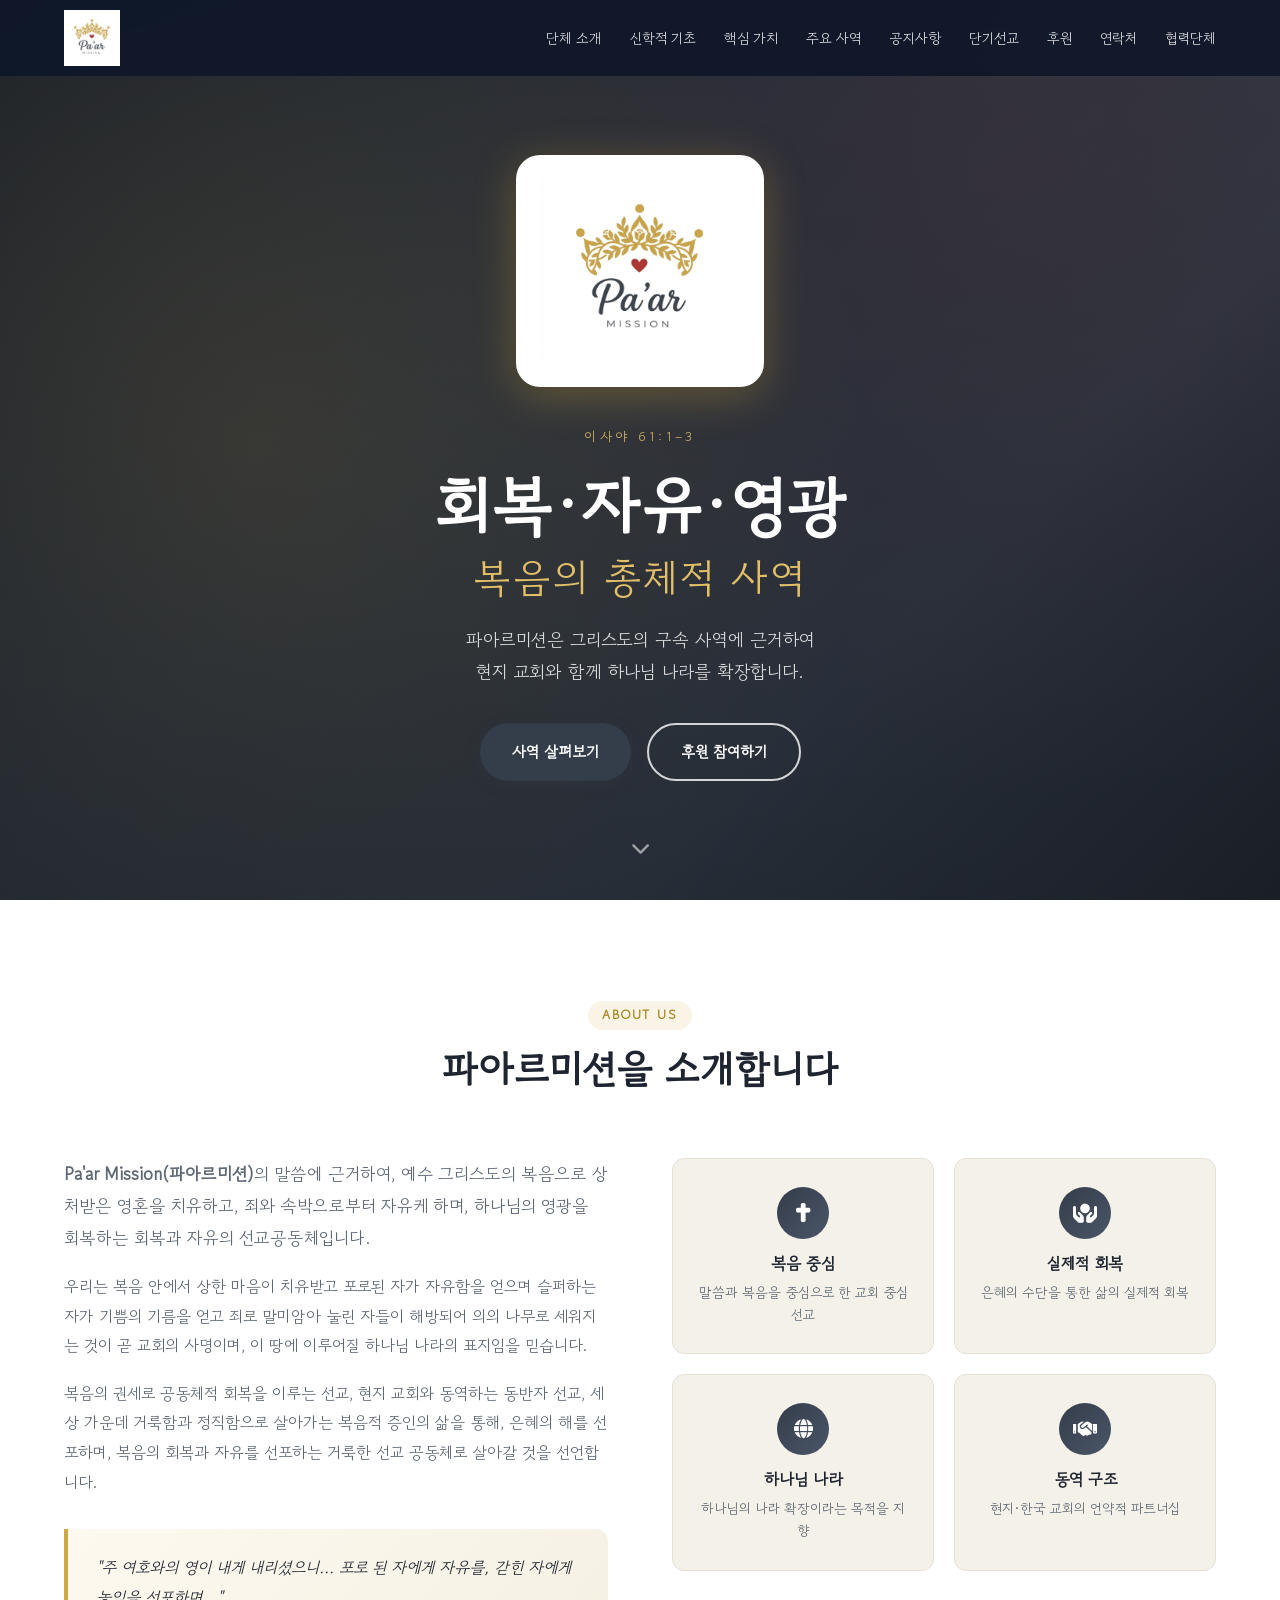
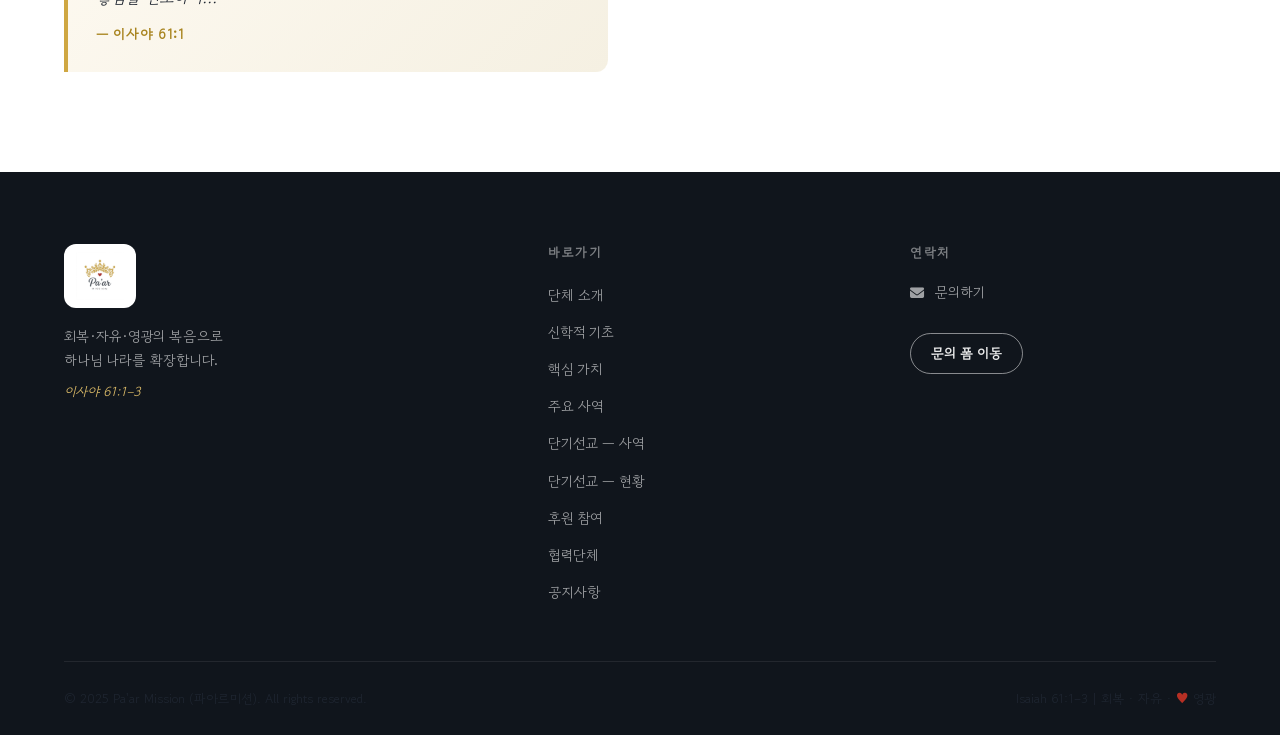
==== commit 0f57f360: "Add files via upload" ====
--- a/index.html
+++ b/index.html
@@ -204,11 +204,15 @@
         </div>
         <button class="np-close" aria-label="팝업 닫기"><i class="fa-solid fa-xmark"></i></button>
       </div>
+      <!-- 1:1 이미지 영역 (JS에서 img 삽입) -->
+      <div class="np-img-wrap"></div>
       <div class="np-body">
         <h2 class="np-title">불러오는 중...</h2>
         <p class="np-content"></p>
         <p class="np-date"></p>
       </div>
+      <!-- NEW 공지 목록 (JS에서 동적 삽입) -->
+      <div class="np-new-list" id="np-new-list"></div>
       <div class="np-footer">
         <button class="np-today-hide">
           <i class="fa-regular fa-eye-slash"></i> 오늘 하루 보지 않기
--- a/css/style.css
+++ b/css/style.css
@@ -3308,15 +3308,26 @@
   gap: 20px;
 }
 
-/* 공지 카드 */
+/* 공지 카드 — 기본 */
 .notice-card {
   background: var(--color-white);
   border: 1.5px solid var(--color-border);
   border-radius: var(--radius-lg);
-  padding: 28px 32px;
+  overflow: hidden;
   transition: box-shadow var(--transition), border-color var(--transition), transform var(--transition);
 }
-.notice-card:hover {
+
+/* 한 줄 행 레이아웃 (태그 + 제목 + 날짜 + 화살표) */
+.notice-card--row {
+  display: flex;
+  align-items: center;
+}
+
+/* 클릭 가능한 카드 */
+.notice-card--clickable {
+  cursor: pointer;
+}
+.notice-card--clickable:hover {
   box-shadow: var(--shadow-md);
   border-color: rgba(207,167,66,.35);
   transform: translateY(-2px);
@@ -3325,18 +3336,24 @@
   border-left: 4px solid var(--color-heart);
   background: linear-gradient(to right, rgba(182,47,36,.03) 0%, var(--color-white) 40%);
 }
-.notice-card--important:hover {
+.notice-card--important.notice-card--clickable:hover {
   border-color: var(--color-heart);
   box-shadow: 0 4px 24px rgba(182,47,36,.12);
 }
 
+/* 카드 바디 (flex 늘어남) */
+.notice-card-body {
+  flex: 1;
+  padding: 18px 20px 18px 24px;
+}
+
 /* 카드 헤더 (태그 + 날짜) */
 .notice-card-head {
   display: flex;
   align-items: center;
   justify-content: space-between;
   gap: 12px;
-  margin-bottom: 12px;
+  margin-bottom: 8px;
   flex-wrap: wrap;
 }
 .notice-tag {
@@ -3368,63 +3385,33 @@
 
 /* 제목 */
 .notice-card-title {
-  font-size: 1.1rem;
+  font-size: 1rem;
   font-weight: 700;
   color: var(--color-primary-dark);
   font-family: var(--font-serif);
-  margin-bottom: 8px;
-  line-height: 1.4;
+  margin: 0;
+  line-height: 1.45;
 }
 .notice-card--important .notice-card-title {
   color: var(--color-heart);
 }
 
-/* 내용 미리보기 */
-.notice-card-content {
-  font-size: .9rem;
+/* 우측 화살표 아이콘 */
+.notice-card-arrow {
+  padding: 0 20px;
   color: var(--color-text-muted);
-  line-height: 1.75;
-  margin-bottom: 16px;
-  display: -webkit-box;
-  -webkit-line-clamp: 3;
-  -webkit-box-orient: vertical;
-  overflow: hidden;
-}
-
-/* 자세히 보기 토글 버튼 */
-.notice-toggle {
-  display: inline-flex;
-  align-items: center;
-  gap: 6px;
-  font-size: .83rem;
-  font-weight: 600;
+  font-size: .8rem;
+  flex-shrink: 0;
+  transition: color var(--transition), transform var(--transition);
+}
+.notice-card--clickable:hover .notice-card-arrow {
   color: var(--color-accent-dark);
-  font-family: var(--font-sans);
-  padding: 0;
-  background: none;
-  border: none;
-  cursor: pointer;
-  transition: color var(--transition), gap var(--transition);
-}
-.notice-toggle:hover { color: var(--color-accent); gap: 8px; }
-.notice-toggle i {
-  font-size: .75rem;
-  transition: transform .25s ease;
-}
-
-/* 상세 콘텐츠 영역 (이미지) */
-.notice-detail {
-  margin-top: 20px;
-  padding-top: 20px;
-  border-top: 1px solid var(--color-border);
-}
-.notice-detail-loading {
-  display: flex;
-  align-items: center;
-  gap: 8px;
-  font-size: .88rem;
-  color: var(--color-text-muted);
-}
+  transform: translateX(3px);
+}
+.notice-card--important .notice-card-arrow { color: rgba(182,47,36,.4); }
+.notice-card--important.notice-card--clickable:hover .notice-card-arrow { color: var(--color-heart); }
+
+/* 빈 상태 (하위 호환) */
 .notice-detail-empty {
   font-size: .88rem;
   color: var(--color-text-muted);
@@ -3484,13 +3471,14 @@
 
 /* 반응형 */
 @media (max-width: 768px) {
-  .notice-card { padding: 20px 20px; }
-  .notice-card-title { font-size: 1rem; }
+  .notice-card-body { padding: 14px 16px 14px 18px; }
+  .notice-card-arrow { padding: 0 14px; }
 }
 @media (max-width: 480px) {
-  .notice-filter-bar { gap: 8px; }
-  .notice-filter-btn { padding: 8px 14px; font-size: .82rem; }
-  .notice-card { padding: 18px 16px; border-radius: var(--radius-md); }
+  .notice-card-body { padding: 12px 12px 12px 14px; }
+  .notice-card-title { font-size: .93rem; }
+  .notice-card-head { gap: 8px; margin-bottom: 6px; }
+  .notice-card-arrow { padding: 0 12px; }
 }
 
 /* ============================================================
@@ -3601,6 +3589,37 @@
 }
 .np-close:hover { background: rgba(255,255,255,.38); }
 
+/* 1:1 이미지 영역 */
+.np-img-wrap {
+  width: 100%;
+  aspect-ratio: 1 / 1;
+  overflow: hidden;
+  background: var(--color-bg-alt);
+  display: none; /* JS에서 이미지 로드 후 block으로 전환 */
+  cursor: pointer;
+  position: relative;
+}
+.np-img-wrap::after {
+  content: '';
+  position: absolute;
+  inset: 0;
+  background: rgba(0, 0, 0, 0);
+  transition: background .2s ease;
+}
+.np-img-wrap:hover::after {
+  background: rgba(0, 0, 0, .12);
+}
+.np-img-wrap .np-img {
+  width: 100%;
+  height: 100%;
+  object-fit: cover;
+  display: block;
+  transition: transform .35s ease;
+}
+.np-img-wrap:hover .np-img {
+  transform: scale(1.03);
+}
+
 /* 본문 영역 */
 .np-body {
   padding: 24px 28px 20px;
@@ -3672,10 +3691,78 @@
 }
 .np-more-btn i { font-size: .8rem; }
 
+/* NEW 공지 목록 */
+.np-new-list {
+  padding: 0 28px 4px;
+  display: flex;
+  flex-direction: column;
+  gap: 0;
+}
+.np-new-list:empty { display: none; }
+.np-new-divider {
+  display: flex;
+  align-items: center;
+  gap: 8px;
+  margin-bottom: 8px;
+  font-size: .72rem;
+  font-weight: 700;
+  color: #aaa;
+  letter-spacing: .08em;
+  text-transform: uppercase;
+}
+.np-new-divider::before,
+.np-new-divider::after {
+  content: '';
+  flex: 1;
+  height: 1px;
+  background: #eee;
+}
+.np-new-item {
+  display: flex;
+  align-items: center;
+  gap: 8px;
+  padding: 8px 10px;
+  border-radius: 8px;
+  cursor: pointer;
+  text-decoration: none;
+  transition: background .18s;
+  color: var(--color-text, #222);
+}
+.np-new-item:hover {
+  background: #f5f5f5;
+}
+.np-new-badge {
+  flex-shrink: 0;
+  font-size: .65rem;
+  font-weight: 800;
+  color: #fff;
+  background: #e53e3e;
+  border-radius: 4px;
+  padding: 2px 6px;
+  letter-spacing: .04em;
+  line-height: 1.4;
+}
+.np-new-title {
+  font-size: .88rem;
+  font-weight: 500;
+  color: var(--color-text-dark, #222);
+  flex: 1;
+  overflow: hidden;
+  white-space: nowrap;
+  text-overflow: ellipsis;
+  line-height: 1.5;
+}
+.np-new-arrow {
+  flex-shrink: 0;
+  font-size: .72rem;
+  color: #bbb;
+}
+
 /* 모바일 팝업 */
 @media (max-width: 520px) {
   .np-box { border-radius: var(--radius-lg); }
   .np-body { padding: 20px 20px 16px; }
+  .np-new-list { padding: 0 20px 4px; }
   .np-footer { padding: 0 20px 20px; flex-direction: column-reverse; align-items: flex-start; }
   .np-title { font-size: 1.05rem; }
 }
